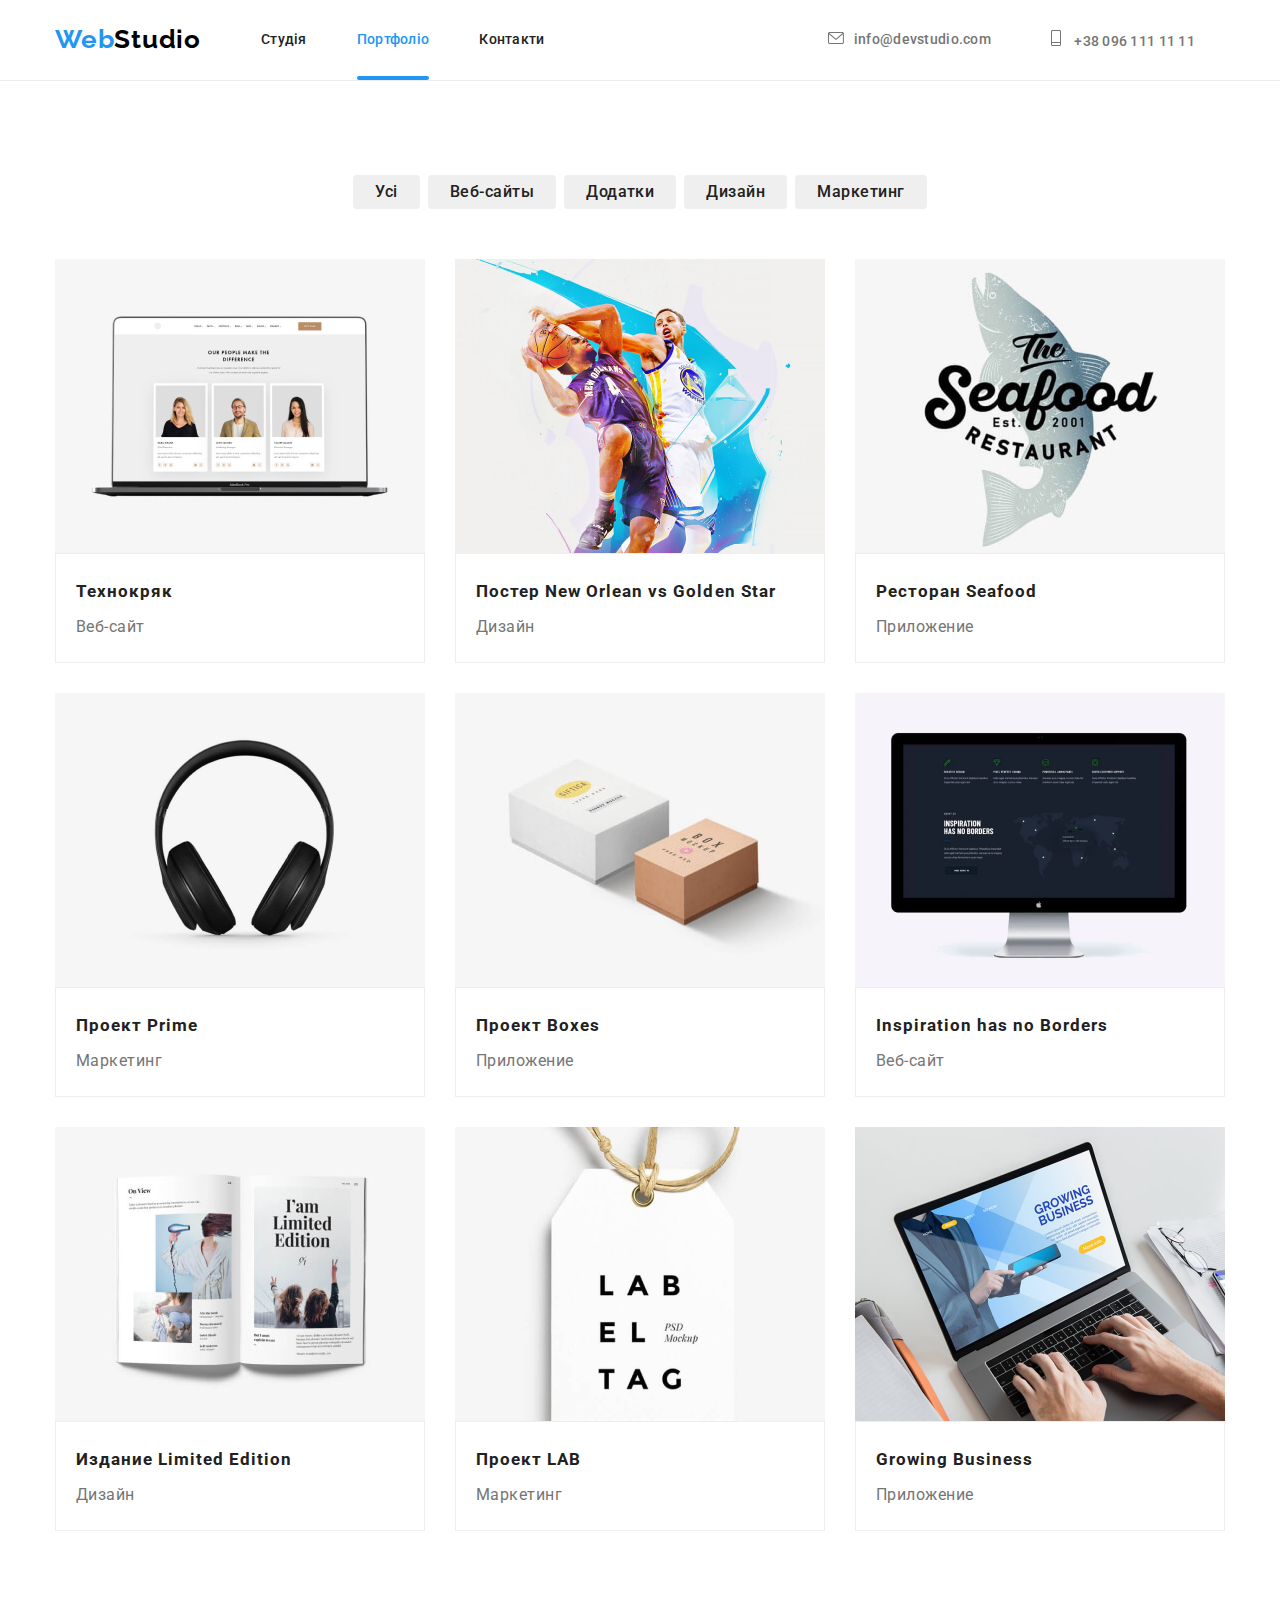
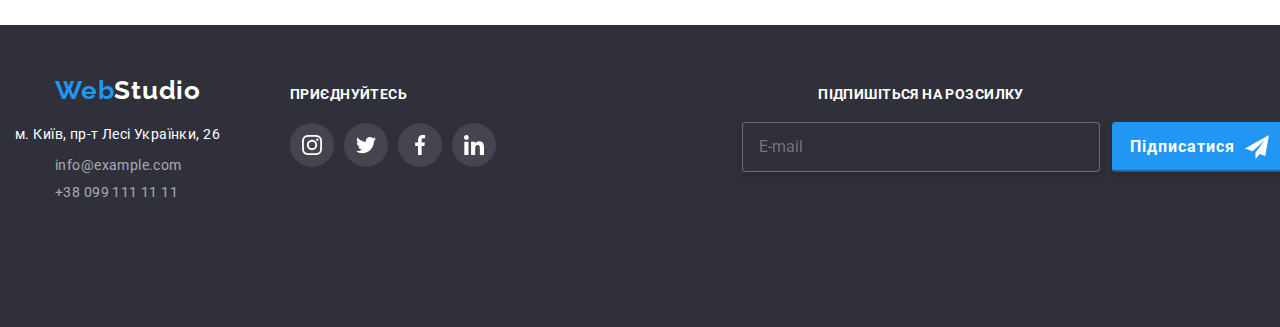
==== portfolio.html @ 6f97630d "Add files via upload" ====
<!DOCTYPE html>
<html lang="RU">
<head>
    <meta charset="UTF-8">
    <meta http-equiv="X-UA-Compatible" content="IE=edge">
    <meta name="viewport" content="width=device-width, initial-scale=1.0">
    <title>Document</title>
    <link rel="preconnect" href="https://fonts.googleapis.com">
    <link rel="preconnect" href="https://fonts.gstatic.com" crossorigin>
    <link href="https://fonts.googleapis.com/css2?family=Raleway:wght@700&family=Roboto:wght@400;500;700&display=swap" rel="stylesheet">
    <link rel="stylesheet" href="https://cdn.jsdelivr.net/npm/modern-normalize@1.1.0/modern-normalize.min.css">
    <link rel="stylesheet" href="./css/styles2.css"/>
    <link rel="stylesheet" href="./css/main.css"/>
</head>
<body>
<!--HEADER-->
    <header class="page-header">
   <div class="container page-header-container">
    <nav class="page-nav">
        <a href="#"  class="logotipe_title">
            <span class="logotipe-blue">Web</span><span class="logotip-black">Studio</span> 
        </a>
        <ul class="menu-ul-header">
            <li class="menu-item">
                <a class="menu-li" href="./index.html">Студія</a>
            </li>
            <li class="menu-item">
                <a class="menu-li current" href="#">Портфоліо</a>
            </li>
            <li class="menu-item">
                <a class="menu-li" href="#">Контакти</a>
            </li>
        </ul>
        </nav>
        <button  type="button" class="mobile-menu-open-p js-open-menu" >
            <svg class="mobile-menu-open_icon" width="30" height="30">
                <use href="./images/svg1-2-3/symbol-defs.svg#burger-icon"></use>
            </svg>
            </use>
           </button>
        <ul class="contact">
        <li class="contact_li">
            <a class="contact-maill"  href="mailto:info@devstudio.com">
                info@devstudio.com
                <div class="contact-maill-cont">
                    <svg class="contact-maill-svg" width="16px" height="12px">
                        <use href="./images/mail-tel/symbol-defs.svg#icon-mailll1"></use>
                    </svg>
    
                   </div>
            </a>
        </li>
        <li class="contact_li">
            <a class="contact-maill"  href="tel:+38096111111">
            
            <div class="contact-maill-cont">
                <svg class="contact-maill-svg" width="10px" height="16px">
                    <use href="./images/mail-tel/symbol-defs.svg#icon-telefo1"></use>
                </svg>
                +38 096 111 11 11
            </div>
        </a>
    </li>
        </ul> 
    </div>
    <div class="mobile-menu_portfolio js-menu-container">
        <div class="container mobile-menu_conteiner_portfolio">
            <button class="mobile-menu_close-btn js-close-menu" >
                <svg class="mobile-menu_close-icon" width="20" height="20">
                    <use href="./images/svg1-2-3/symbol-defs.svg#icon-cloes-modalsvg"></use>
                </svg>
            </button>
        <ul class="mobaile-porfolio">
            <li class="portfolio-menu">
                <a class="portfolio-menu_refernces" href="./index.html">Студія</a>
            </li>
            <li class="portfolio-menu">
                <a class="portfolio-menu_refernces current" href="./portfolio.html">Портфоліо</a>
            </li>
            <li class="portfolio-menu">
                <a class="portfolio-menu_refernces" href="#">Контакти</a>
            </li>
        </ul>
        <ul class="mobail-contact">
            <li class="mobaile-contact-phone">+38 096 111 11 11</li>
            <li class="mobaile-contact-maill">info@devstudio.com</li>
        </ul>

        <ul class="mobaile-social">
            <li class="mobaile-social_list">
                <a class="mobaile-social_references" href="#">
                    <div class="references-text">Instagram</div></a>
            </li>
            <li class="mobaile-social_list">
                <a class="mobaile-social_references" href="#">
                    <div class="references-text">Twitter</div></a>
            </li>
            <li class="mobaile-social_list">
                <a class="mobaile-social_references" href="#">
                    <div class="references-text">Facebook</div></a>
            </li>
            <li class="mobaile-social_list">
                <a class="mobaile-social_references" href="#">
                    <div class="references-text">LinkedIn</div></a>
            </li>
        </ul>
    </div>
    </header>
<!--HEADER-->
<!--HERO---->
    <main class="porfolio-page">
        <section class="section section-project">
            <div class="container">
            <h1 hidden>Кнопки</h1>
            <ul class="menu-but">
            <li class="button-item">
                <button class="button_li" type="button">Усі</button> 
            </li>
            <li class="button-item">
                <button class="button_li" type="button">Веб-сайты</button> 
            </li>
            <li class="button-item">
                <button class="button_li" type="button">Додатки</button> 
            </li>
            <li class="button-item">
                <button class="button_li" type="button">Дизайн</button> 
            </li>
            <li class="button-item">
                <button class="button_li" type="button">Маркетинг</button> 
            </li>
            </ul>
            </div>
                <h2 hidden>Картинки и опиание</h2>
                <ul class="container photo-top list">
                <li class="project-photo-top">
                     <a href="#" class="im-photo-text">

                     <div class="im-photo-text-div"> 
                       
                         <p class="photo-text">Ресурс пропонує комплексні пропозиції з різним рівнем функціоналу та сервісів. Все це дозволить відвідувачу отримати вичерпні відомості про компанію чи приватну особу.
                         </p>
                         <picture>
                         <source srcset="
                         ./images/portfolio/pipl/pipl-desc/img.jpg 1x,
                         ./images/portfolio/pipl/pipl-desc/img@2x.png 2x"
                        media="(min-width: 1199px)">
                         <source srcset="
                        ./images/portfolio/pipl/pipl-tablet/pipl-tablet (1).jpg 1x,
                        ./images/portfolio/pipl/pipl-tablet/pipl-tablet@x2.jpg 2x"
                        media="(min-width: 768px)">
                        <source srcset="
                         ./images/portfolio/pipl/pipl-mobale/img.jpg 1x,
                         ./images/portfolio/pipl/pipl-mobale/img@2x.png 2x"
                        media="(max-width: 767px)">
                         <img  class="imphoto" src="./images/portfolio/pipl.jpg" alt="">
                        </picture>
                        </div>
                    <div class="foto-div">
                    <h3 class="photo_h3">Технокряк</h3>
                    <p class="h3_p" lang="">Веб-сайт</p>
                    </div>
                   </a>
                    </a>
                </li>
                <li class="project-photo-top">
                    <a href="#" class="im-photo-text">

                    <div class="im-photo-text-div">
                   
                    <p class="photo-text">Ресурс пропонує комплексні пропозиції з різним рівнем функціоналу та сервісів. Все це дозволить відвідувачу отримати вичерпні відомості про компанію чи приватну особу.
                    </p> 
                    <picture>
                          <source srcset="
                        ./images/portfolio/bol/bol-desk/bod-desk.jpg 1x,
                        ./images/portfolio/bol/bol-desk/bol-desk-@2x.jpg 2x"
                        media="(min-width: 1199px)">
                           <source srcset="
                        ./images/portfolio/bol/bol-tablet/img.jpg 1x,
                        ./images/portfolio/bol/bol-tablet/img@2x.png 2x" 
                        media="(min-width: 768px)">
                        <source srcset="
                        ./images/portfolio/bol/bol-mobale/img.jpg 1x,
                        ./images/portfolio/bol/bol-mobale/img@2x.png 2x"
                        media="(max-width: 767px)">
                   <img class="imphoto" src="./images/portfolio/bol.jpg"   alt="">
                    </picture>
                    </div>
                   <div class="foto-div">
                   <h3 class="photo_h3">Постер <span lang="en">New Orlean vs Golden Star</span> </h3>
                   <p class="h3_p" lang="">Дизайн</p>
                   </div>
                   </a>
                </li>
                <li class="project-photo-top">
                    <a href="#" class="im-photo-text">
                    <div class="im-photo-text-div">
                        
                        <p class="photo-text">Ресурс пропонує комплексні пропозиції з різним рівнем функціоналу та сервісів. Все це дозволить відвідувачу отримати вичерпні відомості про компанію чи приватну особу.
                        </p> 
                        <picture>
                             <source srcset="
                            ./images/portfolio/fish/fish-desk/fish-desk.jpg 1x,
                            ./images/portfolio/fish/fish-desk/fish-desk-@2x.jpg 2x"
                            media="(min-width: 1199px)">
                             <source srcset="
                            ./images/portfolio/fish/fish-tablet/fish-tabl.jpg 1x,
                            ./images/portfolio/fish/fish-tablet/fish-tabl-@2x.jpg 2x"
                            media="(min-width: 768px)">
                            <source srcset="
                            ./images/portfolio/fish/fish-mobale/fish-mob.jpg 1x,
                            ./images/portfolio/fish/fish-mobale/fish-mob-@2x.jpg 2x"
                            media="(max-width: 767px)">
                    <img class="imphoto" src="./images/portfolio/fish.jpg" alt="">
                       </picture> 
                       </div>
                    <div class="foto-div">
                    <h3 class="photo_h3">Ресторан <span lang="en">Seafood</span></h3>
                    <p class="h3_p" lang="">Приложение</p>
                    </div>
                   </a>
                </a>
                </li>
                <li class="project-photo-top"> 
                    <a href="#" class="im-photo-text">

                    <div class="im-photo-text-div">
                        
                        <p class="photo-text">Ресурс пропонує комплексні пропозиції з різним рівнем функціоналу та сервісів. Все це дозволить відвідувачу отримати вичерпні відомості про компанію чи приватну особу.
                        </p> 
                        <picture>
                             <source srcset="
                            ./images/portfolio/song/song-desk/img.jpg 1x,
                            ./images/portfolio/song/song-desk/img@2x.png 2x"
                            media="(min-width: 1199px)">
                           <source srcset="
                            ./images/portfolio/song/song-tablet/song-tablet (1).jpg 1x,
                            ./images/portfolio/song/song-tablet/song-tablet@x2.jpg 2x"
                            media="(min-width: 768px)"> 
                            <source srcset="
                            ./images/portfolio/song/song-mobale/song-mobale (1).jpg 1x,
                            ./images/portfolio/song/song-mobale/song-mobale@x2.jpg 2x"
                            media="(max-width: 767px)">
                    <img class="imphoto" src="./images/portfolio/song.jpg" alt="коробка на білому фоні">
                       </picture> 
                       </div>
                    <div class="foto-div">
                    <h3 class="photo_h3">Проект <span lang="en">Prime</span></h3>
                    <p class="h3_p" lang="">Маркетинг</p>
                    </div>
                   </a>
                </a>
                </li>
                <li class="project-photo-top">
                    <a href="#" class="im-photo-text">

                    <div class="im-photo-text-div">
                        
                        <p class="photo-text">Ресурс пропонує комплексні пропозиції з різним рівнем функціоналу та сервісів. Все це дозволить відвідувачу отримати вичерпні відомості про компанію чи приватну особу.
                        </p> 
                        <picture>
                            <source srcset="
                            ./images/portfolio/box/box-desk/box-desk.jpg 1x,
                            ./images/portfolio/box/box-desk/box-desk-@2x.jpg 2x"
                            media="(min-width: 1199px)"> 
                           <source srcset="
                            ./images/portfolio/box/box-tablet/img.jpg 1x,
                            ./images/portfolio/box/box-tablet/img@2x.png 2x"
                            media="(min-width: 768px)"> 
                            <source srcset="
                            ./images/portfolio/box/box-mobale/box-mob.jpg 1x,
                            ./images/portfolio/box/box-mobale/box-mob-@2x.jpg 2x"
                            media="(max-width: 767px)">
                    <img class="imphoto" src="./images/portfolio/box.jpg" alt="">
                       </picture>
                       </div>
                    <div class="foto-div">
                    <h3 class="photo_h3">Проект <span lang="en">Boxes</span></h3>
                    <p class="h3_p" lang="">Приложение</p>
                    </div>
                    </a>
                </a>
                </li>
                <li class="project-photo-top">
                    <a href="#" class="im-photo-text">

                    <div class="im-photo-text-div">
                        <p class="photo-text">Ресурс пропонує комплексні пропозиції з різним рівнем функціоналу та сервісів. Все це дозволить відвідувачу отримати вичерпні відомості про компанію чи приватну особу.
                        </p> 
                        <picture>
                             <source srcset="
                             ./images/portfolio/monitor/monitor-desk/monitor-desk (1).jpg 1x,
                             ./images/portfolio/monitor/monitor-desk/monitor-desk@x2.jpg 2x"
                            media="(min-width: 1199px)">
                              <source srcset="
                            ./images/portfolio/monitor/monitor-tablet/monitor-tablet (1).jpg 1x,
                            ./images/portfolio/monitor/monitor-tablet/monitor-tablet@x2.jpg 2x"
                            media="(min-width: 768px)">
                            <source srcset="
                            ./images/portfolio/monitor/monito-mobale/monitor-mobale (1).jpg 1x,
                            ./images/portfolio/monitor/monitor-mobale/monitor-mobale@x2.jpg 2x"
                            media="(max-width: 767px)">
            
                    <img class="imphoto" src="./images/portfolio/monitor.jpg" alt="">
                       </picture>
                       </div>
                     <div class="foto-div" >
                    <h3 class="photo_h3">Inspiration has no Borders</h3>
                     <p class="h3_p" lang="">Веб-сайт</p>
                    </div>
                    </a>
                </a>
                </li>

                <li class="==-">
                    <a href="#" class="im-photo-text">
                 <div class="im-photo-text-div">
                    
                        <p class="photo-text">Ресурс пропонує комплексні пропозиції з різним рівнем функціоналу та сервісів. Все це дозволить відвідувачу отримати вичерпні відомості про компанію чи приватну особу.
                        </p> 
                        <picture>
                            <source srcset="
                            ./images/portfolio/book/book-desk/book-desk.jpg 1x,
                            ./images/portfolio/book/book-desk/book-desk-@2x.jpg 2x"
                            media="(min-width: 1199px)">
                            <source srcset="
                            ./images/portfolio/book/book-tablet/img.jpg 1x,
                            ./images/portfolio/book/book-tablet/img@2x.png 2x"
                            media="(min-width: 768px)">
                            <source srcset="
                            ./images/portfolio/book/book-mobale/book-mob.jpg 1x,
                            ./images/portfolio/book/book-mobale/book-mob-@2x.jpg 2x"
                            media="(max-width: 768px)">
                    <img class="imphoto" src="./images/portfolio/book.jpg" alt="">
                       </picture> 
                       </div>
                    <div class="foto-div" >
                    <h3 class="photo_h3">Издание Limited Edition</h3>
                    <p class="h3_p" lang="">Дизайн</p>
                    </div>
                    </a>
                </li>
                <li class="project-photo-top">
                        <a href="" class="im-photo-text">
                        <div class="im-photo-text-div">
                         
                        <p class="photo-text">Ресурс пропонує комплексні пропозиції з різним рівнем функціоналу та сервісів. Все це дозволить відвідувачу отримати вичерпні відомості про компанію чи приватну особу.
                        </p> 
                        <picture>
                        <source srcset="
                       ./images/portfolio/magazin/magazin-desk/img.jpg 1x,
                       ./images/portfolio/magazin/magazin-desk/img@2x.jpg 2x"
                        media="(min-width: 1199px)">
                        <source srcset="
                        ./images/portfolio/magazin/magazin-tablet/img.jpg 1x,
                        ./images/portfolio/magazin/magazin-tablet/img@2x.png 2x"
                        media="(min-width: 768px)"> 
                        <source srcset="
                        ./images/portfolio/magazin/magazin-mobale/img.jpg 1x,
                        ./images/portfolio/magazin/magazin-mobale/img@2x.png 2x"
                        media="(max-width: 767px)">
                       
                    <img class="imphoto" src="./images/portfolio/magazin.jpg" alt="">
                     </picture>
                     </div>
                    <div class="foto-div"> 
                    <h3 class="photo_h3">Проект LAB</h3>
                    <p class="h3_p" lang="">Маркетинг</p>
                    </div>
                    </a>
                </a>
                </li>
                <li class="project-photo-top">
                    <a href="" class="im-photo-text">

                    <div class="im-photo-text-div">
                    
                        <p class="photo-text">Ресурс пропонує комплексні пропозиції з різним рівнем функціоналу та сервісів. Все це дозволить відвідувачу отримати вичерпні відомості про компанію чи приватну особу.
                        </p>
                        <picture>
                            <source srcset="
                            ./images/portfolio/nout/nout-desk/nout-desk (1).jpg 1x,
                            ./images/portfolio/nout/nout-desk/nout-desk@x2.jpg 2x"
                            media="(min-width: 1199px)">
                             <source srcset="
                            ./images/portfolio/nout/nout-tablet/nout-tablet (1).jpg 1x,
                            ./images/portfolio/nout/nout-tablet/nout-tablet@x2.jpg 2x"
                            media="(min-width: 768px)">
                            <source srcset="
                            ./images/portfolio/nout/nout-mobale/nout-mobale (1).jpg 1x,
                            ./images/portfolio/nout/nout-mobale/nout-mobale@x2.jpg 2x"
                            media="(max-width: 767px)">
                           
                    <img class="imphoto" src="./images/portfolio/nout.jpg" alt="">
                       </picture> 
                       </div>
                    <div class="foto-div">
                    <h3 class="photo_h3"><span lang="en">Growing Business</span></h3>
                    <p class="h3_p" lang="">Приложение</p>
                    </div>
                    </a>
                </a>
                </li>
               </ul>
        </section>
    </main>
<!--HERO---->
<!--FOOTER-->
<footer class="footer">
    <div class="container logotipe_end">
        <div class="logotipe_div_2"
    <a class="logo-footer"  href="#">
        <span class="logotipe_blu">Web</span><span class="logotipe_white">Studio</span> 
    </a>
    <address>
            <p class="adres_footer" href="">м. Київ, пр-т Лесі Українки, 26</p>
    <ul class="list">
        <li class="list_li_footer">
            <a class="adres_footer_cont" href="mailto:info@example.com">info@example.com </a>
    </li>
        <li class="list_li_footer">
            <a class="adres_footer_cont" href="tel:+380991111111">+38 099 111 11 11</a>
    </li>
    </ul>
</address>
</div>
<div class="social-network">
    <div class="soc-foot-h3-div-2">
     <h3 class="soc-foot-h3">приєднуйтесь</h3>
   </div> 
   <div class="ссс">
    <ul class="social-list-footer">
       
        <li class="social-list-items">
            <a href="" class="social-link-footer">
                <svg class="soc-icon-footer" width="20" height="20">
                    <use href="./images/svg1-2-3/symbol-defs.svg#icon-instagram-2"></use>
                </svg>
            </a>
        </li>
        <li class="social-list-items">
            <a href="" class="social-link-footer">
                <svg class="soc-icon-footer" width="20" height="20">
                    <use href="./images/svg1-2-3/symbol-defs.svg#icon-twitter-1"></use>
                </svg>
            </a>
        </li>
        <li class="social-list-items">
            <a href="" class="social-link-footer">
                <svg class="soc-icon-footer" width="20" height="20">
                    <use href="./images/svg1-2-3/symbol-defs.svg#icon-facebook-1"></use>
                </svg>
            </a>
        </li>
    
    <li class="social-list-items">
        <a href="" class="social-link-footer">
            <svg class="soc-icon-footer" width="20" height="20">
                <use href="./images/svg1-2-3/symbol-defs.svg#icon-linkedin-1"></use>
            </svg>
        </a>
    </li>
  </ul>
 </div>
    </div>
   <div class="form-footer-div-1">
    <form class="form-footer">
        <div class="label-div-footer">
        <p class="label-span-footer">Підпишіться на розсилку</p>

        <input 
          type="text"
          name="user_maill"
          pattern="^([a-z0-9_-]+\.)*[a-z0-9_-]+@[a-z0-9_-]+(\.[a-z0-9_-]+)*\.[a-z]{2,6}$"
          class="label-input-footer"
          placeholder="E-mail"
          required

        />
       </div>
       <div class="button-div-podpis">
       <button type="submit" class="button-podpis">
        <p class="podpis"> Підписатися</p>
        <svg class="button-svg-podpis">
            <use href="./images/footer-podpis-svg/symbol-defs.svg#icon-tellegram"></use>
        </svg>
       </button>
       </div>
    </form>
</div>
    </div>

</footer>
<script src="./js/mobile-menu.js"></script>
</body>
</html>
<!--FOOTER-->
---- css/styles2.css ----
/* ul, 
ol {
    list-style: none;
} */

a {
    text-decoration: none;
}

.container {
    width: 1200px;
    margin-left: auto;
    margin-right: auto;
    padding-left: 15px;
    padding-right: 15px;
}
:root {
    --font-family-main: 'Roboto', sans-serif;
    --font-family-logo: 'Raleway', sans-serif;
    --knob-color: #2196F3;
    --text-color: #212121;;
    --whitey-color: #FFFFFF;
    --mail-color:  #757575; 
}
h1, h2, h3, p {
    margin: 0;
    padding-left: 0;
}
ul, ol {
    margin: 0;
    padding-left: 0;
}

.list {
    list-style: none;
}
li {
    list-style-type:none
}
.rif {
    font-style: normal;
}

/*--HEADER--*/

.page-header {
    border-bottom: #ECECEC 1px solid;
}

.page-header-container {
    display: flex;
    align-items: center;
    justify-content: space-between;
}

.page-nav {
    display: flex;
    align-items: center;
}
.contact {
    display: flex;
    align-items: center;
}

.contact-items :not(:last-child) {
    margin-right: 50px;
}

.contact-items {
    display: flex;
    flex-direction: row-reverse;
    font-family: var(--primary-font);
    font-style: normal;
    font-weight: 500;
    font-size: 14px;
    line-height: 1.14;
    letter-spacing: 0.02em;
    color: #757575;
    margin-right: 50px;
}

.menu-li {
    display: flex;
    align-items: center;
}
.menu-link:hover,
.menu-link:focus {
    color: var(--accent-color) 
}
.log {
    margin-right: 71px;
}

.logotipe {
    font-family: 'Raleway';
    font-weight: 700;
    font-size: 26px;
    line-height: 1.2; 
    letter-spacing: 0.03em;
    color:var(--knob-color)
}

.logotip {
    font-family: 'Raleway';
    font-weight: 700;
    font-size: 26px;
    line-height: 1.2; 
    letter-spacing: 0.03em;
    
    color: black;
}

.menu-item:not(:last-child) {
    margin-right: 50px;

}

.menu-li-1 {
    display: flex;
    align-items: center;
}


.menu-li {
    font-family: 'Roboto', sans-serif;
font-weight: 500;
font-size: 14px;
padding-top: 32px;
padding: 32px 0;
line-height: 1.14;
letter-spacing: 0.02em;
margin-left: auto;

color:var(--text-color); 
transition:  transform 250ms cubic-bezier(0.4, 0, 0.2, 1);
position: relative;
display: block;
cursor: pointer;

}
.menu-li:hover,
.menu-li:focus {
    color: var(--knob-color);
}
.contact-phoun-number {
    display: flex;
    flex-direction: row-reverse;
    font-family: var(--primary-font);
    font-style: normal;
    font-weight: 500;
    font-size: 14px;
    line-height: 1.14;
    letter-spacing: 0.02em;
    color: #757575;

}
 .menu-link-list {
    font-family: 'Roboto', sans-serif;
    font-weight: 500;
    font-size: 14px;
    line-height: 1.14px;
    letter-spacing: 0.02em;
    color:#757575;
}

.contact-maill { 
    display: flex;
    flex-direction: row-reverse;
    font-family: var(--primary-font);
    font-style: normal;
    font-weight: 500;
    font-size: 14px;
    line-height: 1.14;
    letter-spacing: 0.02em;
    color: #757575;
}
.contact-phoun-number {
    display: flex;
    flex-direction: row-reverse;
    font-family: var(--primary-font);
    font-style: normal;
    font-weight: 500;
    font-size: 14px;
    line-height: 1.14;
    letter-spacing: 0.02em;
    color: #757575;

}

.contact-maill-cont {
    justify-content: center;
    text-align: center;
}

.contact-maill
.contact-maill-svg {
    margin-right: 10px;
    fill: currentColor;
}
.contact-m {
    margin-right: 30px;
}

.contact-maill:hover,
.contact-maill:focus {
    color: #2196F3;
}


.current::after {
    content: '';
    background-color: var(--text-color);
    transition:  var(--transition-knob-color);
}

.menu-li.current::after{
    position: absolute;
    display: block;
    bottom: 0px;
    height: 4px;
    width: 100%;
    background-color: var(--knob-color);
    border-radius: 2px;
    
    
}

.current {
    color:var(--knob-color)
}

.menu-li:hover::after {
    background-color:var(--text-color);
}
/*--/======================HEADER--*/

/*============HERO==========================*/
.photo-top {
   display: flex;
   flex-wrap: wrap;
   margin-top: 50px;
   gap: 30px;
   background: #FFFFFF;
   
}
.section-project{
    padding-top: 94px;
    padding-bottom: 94px;
}

.foto-div {
    padding: 20px;
    background: #FFFFFF;
    border: 1px solid #EEEEEE;

}

.menu-but {
    display: flex;
    align-items: center;
    justify-content: center;
    flex-wrap: wrap;
    gap: 8px;
    margin-bottom: 34;
}

.but {
    font-family: 'Roboto';
    font-style: normal;
    font-weight: 500;
    font-size: 16px;
    line-height: 26px;
    /* identical to box height, or 162% */
    
    text-align: center;
    letter-spacing: 0.03em;
    
    color: var(--text-color);
    padding-top: 6px;
    padding-bottom: 6px;
    padding-left: 22px;
    padding-right: 22px;
    line-height: 1.37;
    transition: 250ms cubic-bezier(0.4, 0, 0.2, 1);
    border: 0;
    border-radius: 4px;
}
.but:hover,
.but:focus {
    background-color: var(--knob-color);
    color: var(--whitey-color);
    box-shadow: 0px 3px 1px rgba(77, 138, 228, 0.1), 0px 1px 2px rgba(0, 0, 0, 0.08), 0px 2px 2px rgba(0, 0, 0, 0.12);
    box-shadow: 250ms cubic-bezier(0.4, 0, 0.2, 1);
   
}
.proekt {
    font-family: 'Roboto',sans-serif;
    font-weight: 700;
    font-size: 18px;
    line-height: 2;
    /* identical to box height, or 200% */
    
    letter-spacing: 0.06em;
    color: var(--text-color);

}
.proek {
    font-family: 'Roboto',sans-serif;
font-weight: 400;
font-size: 16px;
line-height: 1.87;
/* identical to box height, or 188% */

letter-spacing: 0.03em;

color: var(--mail-color);
display: block;
    max-width: 100%;
    height: auto;
    margin-top: 4px;
}

.contact {
    display: flex;
    flex-wrap: wrap;
    gap: 30px;
}

.project-photo-top:hover {
    box-shadow: 0px 1px 1px rgba(0, 0, 0, 0.12), 0px 4px 4px rgba(0, 0, 0, 0.06), 1px 4px 6px rgba(0, 0, 0, 0.16);
}

.imphoto{
    display: block;
    max-width: 100%;
    height: auto;
}

.im-photo-text-div {
    position: relative;
    overflow: hidden;
    
}
.im-photo-text {
    display: block;
    position: relative;
    overflow: hidden;
}
.photo-text {
font-family: 'Roboto';
font-style: normal;
font-weight: 400;
font-size: 18px;
line-height: 1.56;
width: 100%;
height: 100%;

transform: translate(0,100%);
transition: transform 250ms cubic-bezier(0.4, 0, 0.2, 1);
overflow: hidden;
position: absolute;
color: var(--whitey-color);
background:rgba(33, 150, 243, 0.9);
padding-left: 24px;
padding-right: 24px;
padding-top: 63px;

}
.im-photo-text:hover .photo-text,
.im-photo-text:focus .photo-text
 {
    transform: translate(0, 0);
}

.im-photo-text-bige {
    position: relative;
    overflow: hidden;
}
.im-photo-text-bige:hover .photo-text,
.im-photo-text-bige:focus .photo-text {
    transform: translate(0, 0);
}

/*============+HERO==========================*/
/*=================FOOTER====================*/
.footer {
    padding-top: 60px;
    padding-bottom: 60px;
    background: #2F303A;
    
}
.logogo {
    flex-shrink: 0;
}
.log {
    display: flex;
    align-items: baseline;
}
.log-item {
    margin-right: 70px;

}
.logo-footer {
    width: auto;
    font-weight: 700;
    font-size: 26px;
    line-height: 1.19;
    margin-bottom: 20px;
    text-decoration: none;
    display: block;
    margin-left: 20px;
}

.logotipe {
    font-family: 'Raleway', sans-serif;
    font-weight: 700;
    font-size: 26px;
    line-height: 1.19px; 
    letter-spacing: 0.03em;
    color:var(--knob-color);
}
.logotips {
    font-family: 'Raleway', sans-serif;
    font-weight: 700;
    font-size: 26px;
    line-height: 1.19px; 
    letter-spacing: 0.03em;
    color:rgb(255, 255, 246);
}

.cl1 {
    font-family: 'Roboto', sans-serif;
    font-style: normal;
    font-weight: 400;
    font-size: 14px;
    line-height: 1.71px;
    
    letter-spacing: 0.03em;
    
    color: #FFFFFF;
}

.cl {
    font-family: 'Roboto', sans-serif;
font-weight: 400;
font-size: 14px;
line-height: 1.71px;

letter-spacing: 0.03em;
color: rgba(255, 255, 255, 0.6);

}
.cl21 {
    margin-bottom: 9px;
}
.cl2{
    margin-bottom: 9px;
}
.cl13{
    margin-top: 20px;
    margin-bottom: 9px;
    font-family: var(--primary-font);
    font-size: 14px;
    line-height: 1.71;
    letter-spacing: 0.03em;
    color: #FFFFFF;
    font-style: normal; 
}

.nomer {
    font-style: normal;
}
.social-network {
    margin-left: 70px;
}
.soc-foot-h3 {
    margin-bottom: 20px;
    font-family: 'Roboto';
    font-style: normal;
    font-weight: 700;
    font-size: 14px;
    line-height: 1.14;
    letter-spacing: 0.03em;
    text-transform: uppercase;
    color: #FFFFFF;
}
.social-list-footer {
    display: flex;
    justify-content: center;
    gap: 10px;
    margin-top: 20px;
    
}


.social-list-item {
    height: 44px;
    width: 44px
}
.social-link-footer {
    color: #FFFFFF;
    background-color: rgba(255, 255, 255, 0.1);
    width: 44px;
    height: 44px;
    display: flex;
    border-radius: 50%;
    justify-content: center;
    align-items: center;
    transition: 250ms cubic-bezier(0.4, 0, 0.2, 1);
}

.social-link-footer :hover
.social-list-footer :focus {
    background-color: var(--accent-color);
}
.soc-icon-footer {
    fill: currentColor;
    width: 20px;
    height: 20px;
}

.social-link-footer:hover,
.social-link-footer:focus {
    background-color: #2196F3; 
}

.label-span-footer {
    font-family: 'Roboto', sans-serif;
font-style: normal;
font-weight: 700;
font-size: 14px;
line-height: 16px;
letter-spacing: 0.03em;
text-transform: uppercase;

color: #FFFFFF;
margin-bottom: 20px;

}

.form-footer  {
    display: flex;
    margin-left: 93px;
    -webkit-box-align: end;
    -ms-flex-align: end;
    align-items: flex-end;
}

.label-input-footer {
    width: 358px;
    height: 50px;
    border: 1px solid rgba(255, 255, 255, 0.3);
filter: drop-shadow(0px 4px 4px rgba(0, 0, 0, 0.15));
border-radius: 4px;
background-color: #2F303A;
color: #F5F4FA;
transition: 250ms cubic-bezier(0.4, 0, 0.2, 1);
padding-left: 16px;

}

.label-input-footer:focus {
    outline: none;
    border-color: var(--whitey-color);
}

.label-div-footer {
   margin-left: 93px; 
}

.button-div-podpis {
    margin-left: 12px;
}

.button-podpis {
width: 200px;
height: 50px;
cursor: pointer;

background: #2196F3;
box-shadow: 0px 4px 4px rgba(0, 0, 0, 0.15);
border-radius: 4px;
border-color: #2196F3;
display: inline-flex;
align-items: center;

}

.podpis {
    font-family: 'Roboto', sans-serif;
font-weight: 700;
font-size: 16px;
line-height: 1.87;

letter-spacing: 0.06em;

color:var(--whitey-color);
margin: 10px;

}

.button-svg-podpis {
    width: 24px;
    height: 24px;
    fill: var(--whitey-color);
}
    
/*=================FOOTER====================*/
---- css/main.css ----
@charset "UTF-8";
:root {
  --font-family-main: "Roboto", sans-serif;
  --font-family-logo: "Raleway", sans-serif;
  --knob-color: #2196F3;
  --text-color: #212121;
  --whitey-color: #FFFFFF;
  --mail-color: #757575;
}

a {
  text-decoration: none;
}

body {
  font-family: "Roboto", sans-serif;
}

h1, h2, h3, p {
  margin-top: 0;
  margin-bottom: 0;
  margin-left: 0;
}

ul, ol {
  margin-top: 0;
  margin-bottom: 0;
  padding-left: 0;
}

.list {
  list-style: none;
}

li {
  list-style-type: none;
}

.cl {
  font-style: normal;
}

img {
  max-width: 100%;
  display: block;
  height: auto;
}

button {
  cursor: pointer;
}

.container {
  width: 100%;
  padding-left: 15px;
  padding-right: 15px;
}

@media screen and (min-width: 480px) {
  .container {
    width: 450px;
    margin-left: auto;
    margin-right: auto;
  }
}
@media screen and (min-width: 768px) {
  .container {
    width: 768px;
  }
}
@media screen and (min-width: 1200px) {
  .container {
    width: 1200px;
  }
}
.section {
  padding-top: 94px;
  padding-bottom: 94px;
}

button {
  cursor: pointer;
}

.modal-btn {
  font-family: "Roboto", sans-serif;
  font-weight: 700;
  font-size: 16px;
  line-height: 1.87;
  letter-spacing: 0.06em;
  border-radius: 4px;
  box-shadow: 0px 4px 4px rgba(0, 0, 0, 0.15);
  background-color: #2196F3;
  color: var(--whitey-color);
  cursor: pointer;
  /*color:#FFFFFFF;*/
  width: 200px;
  height: 50px;
  border: 0;
  transition: 250ms cubic-bezier(0.4, 0, 0.2, 1);
}
.modal-btn:hover {
  background: #188CE8;
  box-shadow: 0px 4px 4px rgba(0, 0, 0, 0.15);
}

.button-div-podpis {
  margin-left: 12px;
}

.button-podpis {
  width: 200px;
  height: 50px;
  cursor: pointer;
  background: #2196F3;
  box-shadow: 0px 4px 4px rgba(0, 0, 0, 0.15);
  border-radius: 4px;
  border-color: #2196F3;
  display: inline-flex;
  align-items: center;
}

.podpis {
  font-family: "Roboto", sans-serif;
  font-weight: 700;
  font-size: 16px;
  line-height: 1.87;
  letter-spacing: 0.06em;
  color: var(--whitey-color);
  margin: 10px;
}

.button-svg-podpis {
  width: 24px;
  height: 24px;
  fill: var(--whitey-color);
}

.modall-btm-button {
  position: absolute;
  top: 8px;
  right: 8px;
  display: flex;
  justify-content: center;
  align-items: center;
  width: 30px;
  height: 30px;
  border-radius: 50%;
  background: #FFFFFF;
  border: 1px solid rgba(0, 0, 0, 0.1);
  padding: 0%;
}
.modall-btm-button:hover .modall-close-btn, .modall-btm-button:focus .modall-close-btn {
  fill: #2196F3;
  transition: 250ms cubic-bezier(0.4, 0, 0.2, 1);
}

.modall-btm-submit {
  width: 200px;
  height: 50px;
  background: #2196F3;
  border-radius: 4px;
  margin-top: 30px;
  border-color: var(--knob-color);
  margin: auto;
  display: block;
}
.modall-btm-submit:hover, .modall-btm-submit:focus {
  background: #188CE8;
  transition: 250ms cubic-bezier(0.4, 0, 0.2, 1);
}

.social-list {
  display: flex;
  justify-content: center;
  gap: 10px;
  margin-top: 16px;
}

.social-list-link {
  display: flex;
  justify-content: center;
  align-items: center;
  width: 44px;
  height: 44px;
  border-radius: 50%;
  background-color: #FFFFFF;
  transition: 250ms cubic-bezier(0.4, 0, 0.2, 1);
}
.social-list-link:hover .social-list-icon, .social-list-link:focus .social-list-icon {
  fill: var(--whitey-color);
}
.social-list-link:hover, .social-list-link:focus {
  background-color: #2196F3;
}

.social-list-icon {
  fill: #AFB1B8;
}

.social-list-footer {
  display: flex;
  justify-content: center;
  gap: 10px;
  margin-top: 20px;
}

.social-list-item {
  height: 44px;
  width: 44px;
}

.social-link-footer {
  color: #FFFFFF;
  background-color: rgba(255, 255, 255, 0.1);
  width: 44px;
  height: 44px;
  display: flex;
  border-radius: 50%;
  justify-content: center;
  align-items: center;
  transition: 250ms cubic-bezier(0.4, 0, 0.2, 1);
}
.social-link-footer:hover .social-link-footer:focus {
  background-color: var(--accent-color);
}
.social-link-footer:hover, .social-link-footer:focus {
  background-color: #2196F3;
}

.soc-icon-footer {
  fill: currentColor;
  width: 20px;
  height: 20px;
}

@media screen and (max-width: 768px) {
  .mobile-menu {
    position: absolute;
    width: 100%;
    height: 100%;
    z-index: 1000;
    top: 0;
    left: 0;
    background: white;
    box-shadow: 0px 4px 8px rgba(0, 0, 0, 0.04), 0px 2px 4px rgba(0, 0, 0, 0.08), 0px 1px 3px rgba(0, 0, 0, 0.16);
    opacity: 0;
    visibility: hidden;
    pointer-events: none;
    transition: 250ms cubic-bezier(0.4, 0, 0.2, 1);
  }
  .mobaile-menu_ul {
    padding-bottom: 40%;
  }
  .mobile-menu.is-open {
    opacity: 1;
    visibility: visible;
    pointer-events: auto;
  }
  .mobile-menu_conteiner {
    position: relative;
    padding-left: 40px;
    padding-top: 48px;
    padding-bottom: 48px;
  }
  .mobaile-menu_li {
    padding-bottom: 35px;
  }
  .mobaile-menu_a {
    font-family: "Roboto", sans-serif;
    font-weight: 500;
    font-size: 40px;
    line-height: 1.17;
    letter-spacing: 0.02em;
    color: #212121;
  }
  .mobaile-menu_a:hover, .mobaile-menu_a:focus {
    color: #2196F3;
  }
  .mobaile-menu_contact {
    padding-top: 100px;
  }
  .mobaile-menu_contact_number {
    font-family: "Roboto", sans-serif;
    font-weight: 500;
    font-size: 34px;
    line-height: 1.17;
    letter-spacing: 0.02em;
    color: #2196F3;
    padding-bottom: 32px;
  }
  .mobaile-menu_contact_maill {
    font-family: "Roboto", sans-serif;
    font-weight: 500;
    font-size: 24px;
    line-height: 1.16;
    letter-spacing: 0.02em;
    color: #757575;
    padding-bottom: 64px;
  }
  .mobaile-menu-social_li {
    display: inline-block;
    padding-right: 15px;
  }
  .mobaile-menu-social_li:not(:last-child) {
    margin-right: 10px;
    border-right: 1px solid rgba(33, 33, 33, 0.2);
    padding-right: 10px;
  }
  .mobaile-text {
    font-family: "Roboto", sans-serif;
    font-size: 18px;
    line-height: 22px;
    letter-spacing: 0.02em;
    color: #2196F3;
  }
}
@media screen and (min-width: 768px) {
  .mobile-menu {
    display: none;
  }
}
@media screen and (max-width: 767px) {
  .menu_ul {
    display: none;
  }
  .contact_1 {
    display: none;
  }
}
.mobile-menu_close-btn {
  position: absolute;
  top: 10px;
  right: 15px;
  background-color: white;
  border: none;
  padding: 0;
  line-height: 0;
}

.mobile-menu_close-icon:hover, .mobile-menu_close-icon:focus {
  fill: #2196F3;
  transition: 250ms cubic-bezier(0.4, 0, 0.2, 1);
}

@media screen and (min-width: 768px) {
  .mobile-menu-open {
    display: none;
  }
}
.page_header-container {
  display: flex;
  align-items: center;
  justify-content: space-between;
}

.mobile-menu-open {
  background-color: white;
  border: none;
}

.page_header {
  border-width: 0 0 1rem 0;
  border: #ececec;
}

.page_header {
  display: flex;
  align-items: center;
  justify-content: space-between;
}

.nav {
  display: flex;
  align-items: center;
}

.contact {
  display: flex;
  align-items: center;
}

.contact-items :not(:last-child) {
  margin-right: 50px;
}

.contact-items {
  display: flex;
  flex-direction: row-reverse;
  font-family: var(--primary-font);
  font-style: normal;
  font-weight: 500;
  font-size: 14px;
  line-height: 1.14;
  letter-spacing: 0.02em;
  color: #757575;
  margin-right: 50px;
}

.menu_ul {
  display: flex;
  align-items: center;
}

.menu-link:hover,
.menu-link:focus {
  color: var(--accent-color);
}

.logotipe_blue {
  font-family: "Raleway";
  font-weight: 700;
  font-size: 26px;
  line-height: 1.2;
  letter-spacing: 0.03em;
  color: var(--knob-color);
}

.logotip_black {
  font-family: "Raleway";
  font-weight: 700;
  font-size: 26px;
  line-height: 1.2;
  letter-spacing: 0.03em;
  color: black;
}

.menu_item:not(:last-child) {
  margin-right: 50px;
}

.menu-li {
  font-family: "Roboto", sans-serif;
  font-weight: 500;
  font-size: 14px;
  line-height: 1.14;
  letter-spacing: 0.02em;
  color: var(--text-color);
  transition: color 250ms cubic-bezier(0.4, 0, 0.2, 1);
  position: relative;
  display: block;
  cursor: pointer;
}
.menu-li:hover, .menu-li:focus {
  color: var(--knob-color);
}

.contact-phoun-number {
  display: flex;
  flex-direction: row-reverse;
  font-family: var(--primary-font);
  font-style: normal;
  font-weight: 500;
  font-size: 14px;
  line-height: 1.14;
  letter-spacing: 0.02em;
  color: #757575;
}

.menu-link-list {
  font-family: "Roboto", sans-serif;
  font-weight: 500;
  font-size: 14px;
  line-height: 1.14px;
  letter-spacing: 0.02em;
  color: #757575;
}

.contact_maill {
  display: flex;
  flex-direction: row-reverse;
  font-family: var(--primary-font);
  font-style: normal;
  font-weight: 500;
  font-size: 14px;
  line-height: 1.14;
  letter-spacing: 0.02em;
  color: #757575;
  transition: color 250ms cubic-bezier(0.4, 0, 0.2, 1);
}
.contact_maill:hover, .contact_maill:focus {
  color: #2196F3;
}

.contact-phoun-number {
  display: flex;
  flex-direction: row-reverse;
  font-family: var(--primary-font);
  font-style: normal;
  font-weight: 500;
  font-size: 14px;
  line-height: 1.14;
  letter-spacing: 0.02em;
  color: #757575;
}

.contact-maill-cont {
  justify-content: center;
  text-align: center;
}

.contact_maill,
.contact_maill_svg {
  margin-right: 10px;
  fill: currentColor;
}

.contact_1 {
  margin-right: 30px;
}

.contact_1 {
  margin-right: 30px;
}

.current::after {
  position: absolute;
  content: "";
  left: 0;
  bottom: 0;
  border-radius: 2px;
  width: 100%;
  height: 4px;
  background-color: var(--text-color);
  border-radius: 2px;
  transition: var(--transition-knob-color);
  bottom: -33px;
}

.menu-li.current::after {
  position: absolute;
  display: block;
  height: 4px;
  width: 100%;
  background-color: var(--knob-color);
  border-radius: 2px;
}
.menu-li.current::after:hover::after {
  background-color: var(--text-color);
}

.current {
  color: var(--knob-color);
}

.logotipe-title {
  margin-right: 71px;
}

@media screen and (max-width: 767px) {
  .page_title {
    font-weight: 900;
    font-size: 26px;
    line-height: 42px;
    text-align: center;
    letter-spacing: 0.06em;
    text-transform: uppercase;
    color: var(--whitey-color);
    margin-bottom: 30px;
  }
  .text {
    display: inline-block;
    justify-content: space-between;
    gap: 30px;
  }
  .text_li {
    width: 100%;
  }
  .satellite {
    height: 120px;
    background-color: #F5F4FA;
    border-radius: 4px;
    margin-bottom: 30px;
    justify-content: center;
    align-items: center;
    display: flex;
  }
  .li_h3 {
    text-align: center;
    font-family: "Roboto", sans-serif;
    font-weight: 700;
    font-size: 14px;
    line-height: 1.14;
    letter-spacing: 0.03em;
    text-transform: uppercase;
    color: var(--text-color);
    margin-bottom: 10px;
  }
  .h3_indent {
    font-family: "Roboto", sans-serif;
    font-weight: 400;
    font-size: 14px;
    line-height: 1.71;
    letter-spacing: 0.03em;
    color: var(--mail-color);
  }
  .photo_section {
    display: none;
  }
  .client-item {
    width: 170px;
    height: 92px;
  }
  .client-link {
    display: flex;
    justify-content: center;
    align-items: center;
    width: 170px;
    height: 92px;
    border: 1px solid #AFB1B8;
    border-radius: 4px;
    transition: 250ms cubic-bezier(0.4, 0, 0.2, 1);
  }
  .client-link:hover .client-icon, .client-link:focus .client-icon {
    fill: #2196F3;
  }
  .client-link:hover, .client-link:focus {
    border-color: #2196F3;
  }
}
@media screen and (min-width: 768px) {
  .page_title {
    font-family: "Roboto", sans-serif;
    font-weight: 900;
    font-size: 26px;
    line-height: 1.61;
    text-align: center;
    letter-spacing: 0.06em;
    text-transform: uppercase;
    color: var(--whitey-color);
    max-width: 696px;
    margin-left: auto;
    margin-right: auto;
    margin-bottom: 30px;
    width: 360px;
    height: 84px;
  }
  .text_li {
    width: 350px;
  }
  .text {
    display: flex;
    flex-wrap: wrap;
    justify-content: space-between;
    gap: 30px;
  }
  .satellite {
    width: 354px;
    height: 120px;
    background-color: #F5F4FA;
    border-radius: 4px;
    margin-bottom: 30px;
    justify-content: center;
    align-items: center;
    display: flex;
  }
  .h3_indent {
    font-family: "Roboto", sans-serif;
    font-weight: 400;
    font-size: 14px;
    line-height: 1.71;
    letter-spacing: 0.03em;
    color: var(--mail-color);
  }
  .photo_section {
    display: none;
  }
  .client-item {
    width: 226px;
    height: 92px;
  }
  .client-link {
    display: flex;
    justify-content: center;
    align-items: center;
    width: 226px;
    height: 92px;
    border: 1px solid #AFB1B8;
    border-radius: 4px;
    transition: 250ms cubic-bezier(0.4, 0, 0.2, 1);
  }
  .client-link:hover .client-icon, .client-link:focus .client-icon {
    fill: #2196F3;
  }
  .client-link:hover, .client-link:focus {
    border-color: #2196F3;
  }
}
@media screen and (min-width: 1200px) {
  .page_title {
    font-family: "Roboto", sans-serif;
    font-weight: 900;
    font-size: 44px;
    line-height: 1.36;
    text-align: center;
    letter-spacing: 0.06em;
    text-transform: uppercase;
    color: var(--whitey-color);
    margin-left: auto;
    margin-right: auto;
    width: 696px;
    height: 120px;
  }
  .text_li {
    width: 270px;
  }
  .text {
    display: flex;
    justify-content: space-between;
    gap: 30px;
  }
  .h3_indent {
    font-family: "Roboto", sans-serif;
    font-weight: 400;
    font-size: 14px;
    line-height: 1.71;
    letter-spacing: 0.03em;
    color: var(--mail-color);
  }
  .satellite {
    width: 270px;
    height: 120px;
    background-color: #F5F4FA;
    border-radius: 4px;
    margin-bottom: 30px;
    justify-content: center;
    align-items: center;
    display: flex;
  }
  .li_h3 {
    font-family: "Roboto", sans-serif;
    font-weight: 700;
    font-size: 14px;
    line-height: 1.14;
    letter-spacing: 0.03em;
    text-transform: uppercase;
    color: var(--text-color);
    margin-bottom: 10px;
  }
  .client-list {
    display: flex;
    justify-content: center;
    gap: 30px;
    margin-top: 50px;
  }
  .client-item {
    width: 170px;
    height: 92px;
  }
  .client-link {
    display: flex;
    justify-content: center;
    align-items: center;
    width: 170px;
    height: 92px;
    border: 1px solid #AFB1B8;
    border-radius: 4px;
    transition: 250ms cubic-bezier(0.4, 0, 0.2, 1);
  }
  .client-link:hover .client-icon, .client-link:focus .client-icon {
    fill: #2196F3;
  }
  .client-link:hover, .client-link:focus {
    border-color: #2196F3;
  }
}
.hero {
  padding-top: 200px;
  padding-bottom: 200px;
  background: #2F303A;
  text-align: center;
  background-image: linear-gradient(rgba(47, 48, 58, 0.4), rgba(47, 48, 58, 0.4)), url("../images/hero/title.jpg");
}
@media screen and (min-resolution: 2dppx), (min-resolution: 192dpi), (min-device-pixel-ratio: 2) {
  .hero {
    background-image: linear-gradient(rgba(47, 48, 58, 0.4), rgba(47, 48, 58, 0.4)), url("../images/hero/hero-mobale/Header img@2x.jpg");
  }
}

@media screen and (min-width: 768px) {
  .hero {
    background: rgba(47, 48, 58, 0.4);
    background-image: url("../images/hero/hero-tablet/Header img.jpg");
  }
}
@media screen and (min-width: 768px) and (min-device-pixel-ratio: 2), screen and (min-width: 768px) and (-webkit-min-device-pixel-ratio: 2), screen and (min-width: 768px) and (min-resolution: 192dpi), screen and (min-width: 768px) and (min-resolution: 2dppx) {
  .hero {
    background-image: linear-gradient(rgba(47, 48, 58, 0.4), rgba(47, 48, 58, 0.4)), url("../images/hero/hero-tablet/Header img@2x.jpg ");
  }
}
@media screen and (min-width: 1200px) {
  .hero {
    background: rgba(47, 48, 58, 0.4);
    background-image: linear-gradient(rgba(47, 48, 58, 0.4), rgba(47, 48, 58, 0.4)), url("../images/hero/hero-destop/Img.jpg");
  }
}
@media screen and (min-width: 1200px) and (min-device-pixel-ratio: 2), screen and (min-width: 1200px) and (-webkit-min-device-pixel-ratio: 2), screen and (min-width: 1200px) and (min-resolution: 192dpi), screen and (min-width: 1200px) and (min-resolution: 2dppx) {
  .hero {
    background-image: linear-gradient(rgba(47, 48, 58, 0.4), rgba(47, 48, 58, 0.4)), url("../images/hero/hero-destop/Img@2x.jpg");
  }
}
.client-title {
  font-family: "Roboto", sans-serif;
  font-style: normal;
  font-weight: 700;
  font-size: 36px;
  line-height: 1.16;
  text-align: center;
  letter-spacing: 0.03em;
  color: #212121;
  margin-bottom: 50px;
}

.client-list {
  display: flex;
  justify-content: center;
  gap: 30px;
  flex-wrap: wrap;
  flex-basis: 100%;
}

.text1 {
  padding-top: 94px;
}

.photo_section {
  padding-top: 94px;
  padding-bottom: 94px;
}

.li_h3 {
  font-family: "Roboto", sans-serif;
  font-weight: 700;
  font-size: 14px;
  line-height: 1.14;
  letter-spacing: 0.03em;
  text-transform: uppercase;
  color: var(--text-color);
  margin-bottom: 10px;
}

.work {
  font-family: "Roboto", sans-serif;
  font-weight: 700;
  font-size: 36px;
  line-height: 1.16;
  text-align: center;
  letter-spacing: 0.03em;
  color: var(--text-color);
  margin-bottom: 50px;
}

.work_photo {
  display: flex;
  justify-content: space-between;
}

.client-icon {
  width: 106px;
  height: 60px;
  fill: #AFB1B8;
  transition: 250ms cubic-bezier(0.4, 0, 0.2, 1);
}

.photo-div-p {
  position: relative;
}

.photo-p {
  position: absolute;
  display: flex;
  justify-content: center;
  align-items: center;
  font-size: 14px;
  width: 100%;
  height: 70px;
  bottom: 0;
  background: rgba(47, 48, 58, 0.8);
  font-weight: 700;
  line-height: 1.14;
  text-transform: uppercase;
  color: var(--whitey-color);
}

@media screen and (max-width: 767px) {
  .team {
    font-family: "Roboto", sans-serif;
    font-size: 28px;
    line-height: 1.16;
    text-align: center;
    letter-spacing: 0.03em;
    color: var(--text-color);
    margin-bottom: 50px;
  }
  .employes {
    display: flex;
    flex-wrap: wrap;
    justify-content: space-between;
  }
  .employes-card {
    background: #FFFFFF;
    box-shadow: 0px 1px 3px rgba(0, 0, 0, 0.12), 0px 1px 1px rgba(0, 0, 0, 0.14), 0px 2px 1px rgba(0, 0, 0, 0.2);
    border-radius: 0px 0px 4px 4px;
    margin-bottom: 30px;
  }
}
@media screen and (min-width: 768px) {
  .team {
    font-family: "Roboto", sans-serif;
    font-size: 36px;
    line-height: 1.16;
    text-align: center;
    letter-spacing: 0.03em;
    color: var(--text-color);
    margin-bottom: 50px;
  }
  .employes {
    justify-content: center;
    gap: 30px;
    display: flex;
    flex-wrap: wrap;
  }
  .employes-card {
    background: #FFFFFF;
    box-shadow: 0px 1px 3px rgba(0, 0, 0, 0.12), 0px 1px 1px rgba(0, 0, 0, 0.14), 0px 2px 1px rgba(0, 0, 0, 0.2);
    border-radius: 0px 0px 4px 4px;
  }
}
@media screen and (min-width: 1199px) {
  .team {
    font-family: "Roboto", sans-serif;
    font-size: 36px;
    line-height: 1.16;
    text-align: center;
    letter-spacing: 0.03em;
    color: var(--text-color);
    margin-bottom: 50px;
  }
  .employes {
    display: flex;
    flex-wrap: wrap;
  }
  .employes-card {
    background: #FFFFFF;
    box-shadow: 0px 1px 3px rgba(0, 0, 0, 0.12), 0px 1px 1px rgba(0, 0, 0, 0.14), 0px 2px 1px rgba(0, 0, 0, 0.2);
    border-radius: 0px 0px 4px 4px;
  }
}
.employes-section {
  padding-top: 94px;
  padding-bottom: 94px;
  background: #F5F4FA;
}

.name-position {
  padding-top: 30px;
  padding-bottom: 30px;
}

.suptitle {
  font-family: "Roboto", sans-serif;
  font-weight: 500;
  font-size: 16px;
  line-height: 1.18;
  text-align: center;
  letter-spacing: 0.03em;
  color: var(--text-color);
  margin: 10px;
}

.suptitles {
  font-family: "Roboto", sans-serif;
  font-size: 16px;
  line-height: 1.18;
  /* identical to box height */
  text-align: center;
  letter-spacing: 0.03em;
  color: var(--mail-color);
  margin-bottom: 16px;
}

.produkt {
  font-family: "Roboto", sans-serif;
  font-size: 16px;
  line-height: 1.19px;
  /* identical to box height */
  text-align: center;
  letter-spacing: 0.03em;
  color: var(--mail-color);
}

.olga {
  font-family: "Roboto", sans-serif;
  font-size: 16px;
  line-height: 1.19;
  /* identical to box height */
  text-align: center;
  letter-spacing: 0.03em;
  color: var(--knob-color);
}

.nik {
  font-family: "Roboto", sans-serif;
  font-size: 16px;
  line-height: 1.19;
  /* identical to box height */
  text-align: center;
  letter-spacing: 0.03em;
  color: var(--text-color);
}

.mih {
  font-family: "Roboto", sans-serif;
  font-size: 16px;
  line-height: 1.19;
  /* identical to box height */
  text-align: center;
  letter-spacing: 0.03em;
  color: var(--text-color);
}

@media screen and (max-width: 768px) {
  .footer_div_2 {
    text-align: center;
  }
  .ссс {
    margin-right: 137px;
  }
  .footer_div_2 {
    margin-left: 0px;
  }
  .contact-footer {
    margin-left: 0px;
  }
  .soc-foot-h3-div {
    margin-left: 20px;
  }
  .logotipe_blue_end {
    font-family: "Raleway", sans-serif;
    font-weight: 700;
    font-size: 24px;
    line-height: 1.16;
    letter-spacing: 0.03em;
    color: var(--knob-color);
    text-align: center;
  }
}
@media screen and (min-width: 768px) {
  .footer_div_2 {
    margin-left: 115px;
  }
  .social-network {
    margin-top: -115px;
    margin-left: 400px;
    margin-bottom: 100px;
  }
  .address {
    margin-left: 0px;
  }
  .contact-footer {
    margin-left: 0px;
  }
  .soc-foot-h3-div {
    margin-left: 110px;
  }
  .form-footer-div-1 {
    margin-right: 166px;
    margin-left: 166px;
  }
  .logotipe_blue_end {
    font-family: "Raleway", sans-serif;
    font-weight: 700;
    font-size: 24px;
    line-height: 1.16;
    letter-spacing: 0.03em;
    color: var(--knob-color);
    text-align: center;
  }
}
@media screen and (min-width: 1200px) {
  .logologo {
    margin-top: -20px;
  }
  .logotipe_blue_end {
    font-family: "Raleway", sans-serif;
    font-weight: 700;
    font-size: 26px;
    line-height: 1.19px;
    letter-spacing: 0.03em;
    color: var(--knob-color);
  }
  .logotip_blake_end {
    font-family: "Raleway", sans-serif;
    font-weight: 700;
    font-size: 26px;
    line-height: 1.19px;
    letter-spacing: 0.03em;
    color: rgb(255, 255, 246);
  }
  .footer_div_2 {
    margin-left: 20px;
    flex-shrink: 0;
  }
  .footer_div {
    display: flex;
    align-items: baseline;
    margin-right: 71px;
  }
  .log-item {
    margin-right: 70px;
  }
  .logo-footer {
    width: auto;
    font-weight: 700;
    font-size: 26px;
    line-height: 1.19;
    margin-bottom: 20px;
    text-decoration: none;
    display: block;
    margin-left: 20px;
  }
  .logotipe_blue_end {
    font-family: "Raleway", sans-serif;
    font-weight: 700;
    font-size: 26px;
    line-height: 1.19px;
    letter-spacing: 0.03em;
    color: var(--knob-color);
  }
  .logotip_blake_end {
    font-family: "Raleway", sans-serif;
    font-weight: 700;
    font-size: 26px;
    line-height: 1.19px;
    letter-spacing: 0.03em;
    color: rgb(255, 255, 246);
  }
  .cl1 {
    font-family: "Roboto", sans-serif;
    font-style: normal;
    font-weight: 400;
    font-size: 14px;
    line-height: 1.71px;
    letter-spacing: 0.03em;
    color: #FFFFFF;
  }
  .soc-foot-h3-div {
    margin-left: 0px;
  }
  .cl21 {
    margin-bottom: 9px;
  }
  .adres_list_end {
    margin-bottom: 9px;
  }
  .adres_footer {
    margin-top: 20px;
    margin-bottom: 9px;
    font-family: var(--primary-font);
    font-size: 14px;
    line-height: 1.71;
    letter-spacing: 0.03em;
    color: #FFFFFF;
    font-style: normal;
  }
  .contact-footer {
    margin-left: -40px;
  }
  .address {
    margin-bottom: 90px;
    margin-left: 6px;
  }
  .nomer {
    font-style: normal;
  }
  .social-network {
    margin-left: 70px;
  }
  .soc-foot-h3 {
    margin-bottom: 20px;
    font-family: "Roboto";
    font-style: normal;
    font-weight: 700;
    font-size: 14px;
    line-height: 1.14;
    letter-spacing: 0.03em;
    text-transform: uppercase;
    color: #FFFFFF;
  }
  .label-span-footer {
    font-family: "Roboto", sans-serif;
    font-style: normal;
    font-weight: 700;
    font-size: 14px;
    line-height: 16px;
    letter-spacing: 0.03em;
    text-transform: uppercase;
    color: #FFFFFF;
    margin-bottom: 20px;
  }
  .form-footer {
    display: flex;
    -webkit-box-align: end;
    -ms-flex-align: end;
    align-items: flex-end;
    margin-left: 73px;
  }
  .label-input-footer {
    width: 358px;
    height: 50px;
    border: 1px solid rgba(255, 255, 255, 0.3);
    filter: drop-shadow(0px 4px 4px rgba(0, 0, 0, 0.15));
    border-radius: 4px;
    background-color: #2F303A;
    color: #F5F4FA;
    transition: 250ms cubic-bezier(0.4, 0, 0.2, 1);
    padding-left: 16px;
  }
  .label-input-footer:focus {
    outline: none;
    border-color: var(--whitey-color);
  }
  .logotipe_blue_end {
    font-family: "Raleway", sans-serif;
    font-weight: 700;
    font-size: 24px;
    line-height: 1.16;
    letter-spacing: 0.03em;
    color: var(--knob-color);
    text-align: center;
    margin-left: -30px;
  }
}
.logotip_blake_end {
  font-family: "Raleway", sans-serif;
  font-weight: 700;
  font-size: 26px;
  line-height: 1.19px;
  letter-spacing: 0.03em;
  color: rgb(255, 255, 246);
  text-align: center;
}

.footer {
  padding-top: 60px;
  background: #2F303A;
}

.contact_end {
  font-family: "Roboto", sans-serif;
  font-weight: 400;
  font-size: 14px;
  line-height: 1.71px;
  letter-spacing: 0.03em;
  color: rgba(255, 255, 255, 0.6);
  font-style: normal;
  text-align: center;
}

@media screen and (max-width: 767px) {
  .modall-btm {
    width: 90%;
    position: absolute;
    top: 50%;
    left: 50%;
    transform: translate(-50%, -50%);
    padding: 40px;
    background-color: #FFFFFF;
  }
  .input-btm {
    width: 100%;
    height: 40px;
    left: 576px;
    top: 314px;
    border: 1px solid rgba(33, 33, 33, 0.2);
    border-radius: 4px;
    margin-bottom: 10px;
    padding-left: 42px;
    transition: border-color 250ms cubic-bezier(0.4, 0, 0.2, 1);
  }
  .input-btm:focus {
    outline: none;
    border-color: var(--knob-color);
  }
  .input-btm:focus + .modal-btm-spann {
    fill: var(--knob-color);
  }
  .text-modal-footer {
    font-family: "Roboto", sans-serif;
    font-weight: 400;
    font-size: 11px;
    line-height: 1.16;
    letter-spacing: 0.03em;
    color: #757575;
  }
  .bacdrop {
    position: fixed;
    z-index: 100;
    top: 0;
    left: 0;
    width: 100%;
    height: 100%;
    background: rgba(0, 0, 0, 0.2);
    transition: opacity 250ms cubic-bezier(0.4, 0, 0.2, 1), visibility 250ms cubic-bezier(0.4, 0, 0.2, 1);
  }
  .bacdrop.is-hidden {
    opacity: 0;
    visibility: hidden;
    pointer-events: none;
  }
}
@media screen and (min-width: 768px) {
  .modall-btm {
    position: absolute;
    top: 50%;
    left: 50%;
    transform: translate(-50%, -50%);
    padding: 40px;
    width: 450px;
    height: 609px;
    background-color: #FFFFFF;
  }
  .input-btm {
    width: 100%;
    height: 40px;
    left: 576px;
    top: 314px;
    border: 1px solid rgba(33, 33, 33, 0.2);
    border-radius: 4px;
    margin-bottom: 10px;
    padding-left: 42px;
    transition: border-color 250ms cubic-bezier(0.4, 0, 0.2, 1);
  }
  .input-btm:focus {
    outline: none;
    border-color: var(--knob-color);
  }
  .input-btm:focus + .modal-btm-spann {
    fill: var(--knob-color);
  }
  .text-modal-footer {
    font-family: "Roboto", sans-serif;
    font-weight: 400;
    font-size: 11px;
    line-height: 1.16;
    letter-spacing: 0.03em;
    color: #757575;
  }
  .bacdrop {
    position: fixed;
    z-index: 100;
    top: 0;
    left: 0;
    width: 100%;
    height: 100%;
    background: rgba(0, 0, 0, 0.2);
    transition: opacity 250ms cubic-bezier(0.4, 0, 0.2, 1), visibility 250ms cubic-bezier(0.4, 0, 0.2, 1);
  }
  .bacdrop.is-hidden {
    opacity: 0;
    visibility: hidden;
    pointer-events: none;
  }
}
@media screen and (min-width: 1200px) {
  .modall-btm {
    position: absolute;
    top: 50%;
    left: 50%;
    transform: translate(-50%, -30%);
    padding: 40px;
    width: 528px;
    height: 609px;
    background-color: #FFFFFF;
  }
  .input-btm {
    width: 100%;
    height: 40px;
    left: 576px;
    top: 314px;
    border: 1px solid rgba(33, 33, 33, 0.2);
    border-radius: 4px;
    margin-bottom: 10px;
    padding-left: 42px;
    transition: border-color 250ms cubic-bezier(0.4, 0, 0.2, 1);
  }
  .input-btm:focus {
    outline: none;
    border-color: var(--knob-color);
  }
  .input-btm:focus + .modal-btm-spann {
    fill: var(--knob-color);
  }
  .text-modal-footer {
    font-family: "Roboto", sans-serif;
    font-weight: 400;
    font-size: 14px;
    line-height: 2;
    letter-spacing: 0.03em;
    color: #757575;
  }
  .bacdrop {
    position: fixed;
    z-index: 100;
    top: 0;
    left: 0;
    width: 100%;
    height: 70%;
    background: rgba(0, 0, 0, 0.2);
    transition: opacity 250ms cubic-bezier(0.4, 0, 0.2, 1), visibility 250ms cubic-bezier(0.4, 0, 0.2, 1);
  }
  .bacdrop.is-hidden {
    opacity: 0;
    visibility: hidden;
    pointer-events: none;
  }
}
.modal-btm-form {
  margin-top: 12px;
}

.modal_btm_p {
  font-family: "Roboto", sans-serif;
  font-style: normal;
  font-weight: 700;
  font-size: 20px;
  line-height: 23px;
  text-align: center;
  letter-spacing: 0.03em;
  color: #212121;
}

.modal-name,
.modal-phone,
.modal-maill,
.modal-coment {
  display: flex;
  font-family: "Roboto", sans-serif;
  font-style: normal;
  font-size: 12px;
  line-height: 1.17;
  padding-bottom: 4px;
  letter-spacing: 0.01em;
  color: #757575;
}

.modal-btm-name,
.modal-btm-phone,
.modal-btm-maill,
.modal-btm-coment {
  margin-bottom: 10px;
}

.modal-btm-coment {
  width: 100%;
  height: 120px;
  padding: 12px;
  padding-left: 16px;
  padding-right: 16px;
  resize: none;
  transition: border-color 250ms cubic-bezier(0.4, 0, 0.2, 1);
  border: 1px solid rgba(33, 33, 33, 0.2);
  border-radius: 4px;
  font-size: 12px;
  line-height: 14px;
  letter-spacing: 0.01em;
  color: rgba(117, 117, 117, 0.5);
}
.modal-btm-coment:focus {
  outline: none;
  border-color: var(--knob-color);
}

.input-btm-s {
  width: 448px;
  height: 120px;
  left: 576px;
  top: 314px;
  border: 1px solid rgba(33, 33, 33, 0.2);
  border-radius: 4px;
}

.modal-icon-icon {
  color: #212121;
}

.zgoda {
  display: flex;
  justify-content: center;
  align-items: center;
}

.input-zgody {
  width: 1px;
  height: 1px;
  margin: -1px;
  border: 0;
  padding: 0;
  white-space: nowrap;
  clip-path: inset(100%);
  clip: rect(0 0 0 0);
  overflow: hidden;
  position: absolute;
}
.input-zgody:checked + .span-zgody {
  background-color: #2196F3;
  color: #F5F4FA;
  background-image: url(../images/modal-wind-ikon/symbol-defs.svg#icon-gal);
  background-position: center;
  background-size: contain;
  background-origin: border-box;
  padding-left: 1px;
}

.span-zgody {
  display: flex;
  width: 16px;
  height: 14px;
  border: 1px solid #212121;
  border-radius: 2px;
  margin-right: 7px;
  align-items: center;
}

.svg-zgody {
  fill: #FFFFFF;
}

.umowa {
  color: #188CE8;
  text-decoration: underline;
}

.modall-btm-b2-span {
  font-family: "Roboto";
  font-style: normal;
  font-weight: 700;
  font-size: 16px;
  line-height: 30px;
  /* identical to box height, or 188% */
  text-align: center;
  letter-spacing: 0.06em;
  color: #FFFFFF;
}

.input-zgody {
  width: 16px;
  height: 15px;
  margin-right: 7px;
}

.umowa-zgody {
  margin-top: 5px;
  margin-bottom: 30px;
}

.modal-btm-spann {
  display: block;
  width: 12px;
  height: 12px;
  color: #212121;
  position: absolute;
  top: 50%;
  left: 12px;
  transform: translate(0%, -90%);
  transition: 250ms cubic-bezier(0.4, 0, 0.2, 1);
}

.modal-btm-spann:focus {
  fill: var(--knob-color);
  transition: 250ms cubic-bezier(0.4, 0, 0.2, 1);
}

.modal-btm-div {
  position: relative;
}

:root {
  --font-family-main: "Roboto", sans-serif;
  --font-family-logo: "Raleway", sans-serif;
  --knob-color: #2196F3;
  --text-color: #212121;
  --whitey-color: #FFFFFF;
  --mail-color: #757575;
}

a {
  text-decoration: none;
}

h1, h2, h3, p {
  margin: 0;
  padding-left: 0;
}

ul, ol {
  margin: 0;
  padding-left: 0;
}

.list {
  list-style: none;
}

li {
  list-style-type: none;
}

.rif {
  font-style: normal;
}

.container {
  padding-left: 15px;
  padding-right: 15px;
}

@media screen and (min-width: 480px) {
  .container {
    width: 450px;
    margin-left: auto;
    margin-right: auto;
  }
}
@media screen and (min-width: 768px) {
  .container {
    width: 768px;
  }
}
@media screen and (min-width: 1200px) {
  .container {
    width: 1200px;
  }
}
.section {
  padding-top: 94px;
  padding-bottom: 94px;
}

@media screen and (max-width: 768px) {
  .menu_ul {
    display: none;
  }
  .contact {
    display: none;
    display: flex;
    align-items: center;
  }
}
@media screen and (max-width: 768px) {
  .menu-item {
    display: none;
  }
  .contact_li {
    display: none;
  }
  .mobile-menu_close-btn_portfolio {
    position: absolute;
    top: 10px;
    right: 15px;
    background-color: white;
    border: none;
    padding: 0;
    line-height: 0;
  }
}
.mobile-menu_close-portfolio_icon:hover, .mobile-menu_close-portfolio_icon:focus {
  fill: #2196F3;
  transition: 250ms cubic-bezier(0.4, 0, 0.2, 1);
}

.mobile-menu-open-p {
  background-color: white;
  border: none;
  padding: 0;
}

.mobile-menu-open-p.is-open {
  opacity: 1;
  transform: translateX(0);
}

.page-header {
  border-bottom: #ECECEC 1px solid;
}

.page-header-container {
  display: flex;
  align-items: center;
  justify-content: space-between;
}

.page-nav {
  display: flex;
  align-items: center;
}

.contact {
  display: none;
  align-items: center;
}

.contact-items :not(:last-child) {
  margin-right: 50px;
}

.contact-items {
  display: flex;
  flex-direction: row-reverse;
  font-family: var(--primary-font);
  font-style: normal;
  font-weight: 500;
  font-size: 14px;
  line-height: 1.14;
  letter-spacing: 0.02em;
  color: #757575;
  margin-right: 50px;
}

.menu-li {
  display: flex;
  align-items: center;
}

.menu-link:hover,
.menu-link:focus {
  color: var(--accent-color);
}

.logotipe-blue {
  font-family: "Raleway";
  font-weight: 700;
  font-size: 26px;
  line-height: 1.2;
  letter-spacing: 0.03em;
  color: var(--knob-color);
}

.logotip-black {
  font-family: "Raleway";
  font-weight: 700;
  font-size: 26px;
  line-height: 1.2;
  letter-spacing: 0.03em;
  color: black;
}

.menu-item:not(:last-child) {
  margin-right: 50px;
}

.menu-ul-header {
  display: flex;
  align-items: center;
  margin-left: 60px;
}

.menu-li {
  font-family: "Roboto", sans-serif;
  font-weight: 500;
  font-size: 14px;
  padding-top: 32px;
  padding: 32px 0;
  line-height: 1.14;
  letter-spacing: 0.02em;
  margin-left: auto;
  color: var(--text-color);
  transition: transform 250ms cubic-bezier(0.4, 0, 0.2, 1);
  position: relative;
  display: block;
  cursor: pointer;
}
.menu-li:hover, .menu-li:focus {
  color: var(--knob-color);
}

.contact-phoun-number {
  display: flex;
  flex-direction: row-reverse;
  font-family: var(--primary-font);
  font-style: normal;
  font-weight: 500;
  font-size: 14px;
  line-height: 1.14;
  letter-spacing: 0.02em;
  color: #757575;
}

.menu-link-list {
  font-family: "Roboto", sans-serif;
  font-weight: 500;
  font-size: 14px;
  line-height: 1.14px;
  letter-spacing: 0.02em;
  color: #757575;
}

.contact-maill {
  display: flex;
  flex-direction: row-reverse;
  font-family: var(--primary-font);
  font-style: normal;
  font-weight: 500;
  font-size: 14px;
  line-height: 1.14;
  letter-spacing: 0.02em;
  color: #757575;
}
.contact-maill:hover, .contact-maill:focus {
  color: #2196F3;
}

.contact-phoun-number {
  display: flex;
  flex-direction: row-reverse;
  font-family: var(--primary-font);
  font-style: normal;
  font-weight: 500;
  font-size: 14px;
  line-height: 1.14;
  letter-spacing: 0.02em;
  color: #757575;
}

.contact-maill-cont {
  justify-content: center;
  text-align: center;
}

.contact-maill .contact-maill-svg {
  margin-right: 10px;
  fill: currentColor;
}

.contact_li {
  margin-right: 30px;
}

.current::after {
  content: "";
  background-color: var(--text-color);
  transition: var(--transition-knob-color);
}

.menu-li.current::after {
  position: absolute;
  display: block;
  bottom: 0px;
  height: 4px;
  width: 100%;
  background-color: var(--knob-color);
  border-radius: 2px;
}
.menu-li.current::after:hover::after {
  background-color: var(--text-color);
}

.current {
  color: var(--knob-color);
}

@media screen and (max-width: 767px) {
  .photo-top {
    display: flex;
    flex-wrap: wrap;
    margin-top: 50px;
    gap: 30px;
    background: #FFFFFF;
  }
  .section-project {
    padding-top: 60px;
    padding-bottom: 60px;
  }
}
@media screen and (min-width: 768px) {
  .photo-top {
    display: flex;
    flex-wrap: wrap;
    margin-top: 50px;
    gap: 30px;
    background: #FFFFFF;
  }
  .contact {
    margin-left: 100px;
    display: flex;
    flex-wrap: wrap;
    gap: 10px;
  }
  .section-project {
    padding-top: 60px;
    padding-bottom: 60px;
  }
}
@media screen and (min-width: 1199px) {
  .photo-top {
    display: flex;
    flex-wrap: wrap;
    margin-top: 50px;
    gap: 30px;
    background: #FFFFFF;
  }
  .contact {
    display: flex;
    flex-wrap: wrap;
    gap: 30px;
  }
  .section-project {
    padding-top: 94px;
    padding-bottom: 94px;
  }
}
.foto-div {
  padding: 20px;
  background: #FFFFFF;
  border: 1px solid #EEEEEE;
}

.photo_h3 {
  font-family: "Roboto", sans-serif;
  font-weight: 700;
  font-size: 17px;
  line-height: 2;
  /* identical to box height, or 200% */
  letter-spacing: 0.06em;
  color: var(--text-color);
}

.h3_p {
  font-family: "Roboto", sans-serif;
  font-weight: 400;
  font-size: 16px;
  line-height: 1.87;
  /* identical to box height, or 188% */
  letter-spacing: 0.03em;
  color: var(--mail-color);
  display: block;
  max-width: 100%;
  height: auto;
  margin-top: 4px;
}

.project-photo-top:hover {
  box-shadow: 0px 1px 1px rgba(0, 0, 0, 0.12), 0px 4px 4px rgba(0, 0, 0, 0.06), 1px 4px 6px rgba(0, 0, 0, 0.16);
}

.imphoto {
  display: block;
  max-width: 100%;
  height: auto;
}

.im-photo-text-div {
  position: relative;
  overflow: hidden;
}

.im-photo-text {
  display: block;
  position: relative;
  overflow: hidden;
}
.im-photo-text:hover .photo-text, .im-photo-text:focus .photo-text {
  transform: translate(0, 0);
}

.photo-text {
  font-family: "Roboto";
  font-style: normal;
  font-weight: 400;
  font-size: 18px;
  line-height: 1.56;
  width: 100%;
  height: 100%;
  transform: translate(0, 100%);
  transition: transform 250ms cubic-bezier(0.4, 0, 0.2, 1);
  overflow: hidden;
  position: absolute;
  color: var(--whitey-color);
  background: rgba(33, 150, 243, 0.9);
  padding-left: 24px;
  padding-right: 24px;
  padding-top: 63px;
}

.im-photo-text-bige {
  position: relative;
  overflow: hidden;
}
.im-photo-text-bige:hover .photo-text, .im-photo-text-bige:focus .photo-text {
  transform: translate(0, 0);
}

@media screen and (max-width: 768px) {
  .adres_footer {
    margin-top: 20px;
    margin-bottom: 8px;
    font-family: var(--primary-font);
    font-size: 14px;
    line-height: 1.71;
    letter-spacing: 0.03em;
    color: #FFFFFF;
    font-style: normal;
    text-align: center;
  }
  .social-network {
    margin-top: 60px;
    margin-left: 120px;
  }
  .form-footer-div-1 {
    vertical-align: auto;
    padding-bottom: 40px;
  }
  .form-footer {
    -webkit-box-align: end;
    -ms-flex-align: end;
    align-items: flex-end;
  }
  .logotipe_div_2 {
    text-align: center;
    flex-shrink: 0;
  }
  .soc-foot-h3 {
    margin-right: 200px;
    margin-bottom: 20px;
    font-family: "Roboto";
    font-style: normal;
    font-weight: 700;
    font-size: 14px;
    line-height: 1.14;
    letter-spacing: 0.03em;
    text-transform: uppercase;
    color: #FFFFFF;
  }
  .logotipe_end {
    align-items: baseline;
  }
  .list_li_footer {
    margin-bottom: 8px;
  }
  .form-footer {
    -webkit-box-align: end;
    -ms-flex-align: end;
    align-items: flex-end;
  }
  .soc-foot-h3-div-2 {
    margin-left: 20px;
  }
  .label-div-footer {
    padding-top: 30px;
  }
  .label-span-footer {
    font-family: "Roboto", sans-serif;
    font-weight: 700;
    font-size: 14px;
    line-height: 16px;
    text-align: center;
    letter-spacing: 0.03em;
    text-transform: uppercase;
    color: #FFFFFF;
  }
  .label-input-footer {
    width: 100%;
    height: 50px;
    border: 1px solid rgba(255, 255, 255, 0.3);
    filter: drop-shadow(0px 4px 4px rgba(0, 0, 0, 0.15));
    border-radius: 4px;
    background-color: #2F303A;
    color: #F5F4FA;
    transition: 250ms cubic-bezier(0.4, 0, 0.2, 1);
    padding-left: 16px;
  }
  .label-input-footer:focus {
    outline: none;
    border-color: var(--whitey-color);
  }
  .label-span-footer {
    font-family: "Roboto", sans-serif;
    font-style: normal;
    font-weight: 700;
    font-size: 14px;
    line-height: 16px;
    letter-spacing: 0.03em;
    text-transform: uppercase;
    color: #FFFFFF;
    margin-bottom: 20px;
  }
}
@media screen and (min-width: 768px) {
  .adres_footer {
    margin-left: -40px;
    margin-top: 20px;
    margin-bottom: 9px;
    font-family: var(--primary-font);
    font-size: 14px;
    line-height: 1.71;
    letter-spacing: 0.03em;
    color: #FFFFFF;
    font-style: normal;
  }
  .logotipe_div_2 {
    margin-left: 115px;
    flex-shrink: 0;
  }
  .soc-foot-h3 {
    margin-bottom: 20px;
    font-family: "Roboto";
    font-style: normal;
    font-weight: 700;
    font-size: 14px;
    line-height: 1.14;
    letter-spacing: 0.03em;
    text-transform: uppercase;
    color: #FFFFFF;
  }
  .logotipe_end {
    align-items: baseline;
  }
  .list_li_footer {
    margin-bottom: 9px;
  }
  .form-footer {
    -webkit-box-align: end;
    -ms-flex-align: end;
    padding-bottom: 40px;
  }
  .label-span-footer {
    font-family: "Roboto", sans-serif;
    font-style: normal;
    font-weight: 700;
    font-size: 14px;
    line-height: 16px;
    letter-spacing: 0.03em;
    text-transform: uppercase;
    color: #FFFFFF;
    margin-bottom: 20px;
    text-align: center;
  }
  .label-input-footer {
    width: 100%;
    height: 50px;
    border: 1px solid rgba(255, 255, 255, 0.3);
    filter: drop-shadow(0px 4px 4px rgba(0, 0, 0, 0.15));
    border-radius: 4px;
    background-color: #2F303A;
    color: #F5F4FA;
    transition: 250ms cubic-bezier(0.4, 0, 0.2, 1);
    padding-left: 16px;
  }
  .label-input-footer:focus {
    outline: none;
    border-color: var(--whitey-color);
  }
  .soc-foot-h3-div-2 {
    margin-left: 110px;
  }
}
@media screen and (min-width: 1199px) {
  .adres_footer {
    margin-top: 20px;
    margin-bottom: 9px;
    font-family: var(--primary-font);
    font-size: 14px;
    line-height: 1.71;
    letter-spacing: 0.03em;
    color: #FFFFFF;
    font-style: normal;
  }
  .social-network {
    margin-left: 70px;
  }
  .form-footer {
    display: flex;
    -webkit-box-align: end;
    -ms-flex-align: end;
    align-items: flex-end;
  }
  .logotipe_div_2 {
    flex-shrink: 0;
  }
  .soc-foot-h3 {
    margin-left: 0px;
    margin-bottom: 20px;
    font-family: "Roboto";
    font-style: normal;
    font-weight: 700;
    font-size: 14px;
    line-height: 1.14;
    letter-spacing: 0.03em;
    text-transform: uppercase;
    color: #FFFFFF;
  }
  .logotipe_div_2 {
    margin-left: 0px;
  }
  .logotipe_end {
    display: flex;
    align-items: baseline;
  }
  .list_li_footer {
    margin-bottom: 9px;
  }
  .form-footer-div-1 {
    margin-top: none;
    margin-left: 80px;
  }
  .form-footer {
    display: flex;
    -webkit-box-align: end;
    -ms-flex-align: end;
    align-items: flex-end;
  }
  .label-span-footer {
    font-family: "Roboto", sans-serif;
    font-style: normal;
    font-weight: 700;
    font-size: 14px;
    line-height: 16px;
    letter-spacing: 0.03em;
    text-transform: uppercase;
    color: #FFFFFF;
    margin-bottom: 20px;
  }
  .label-input-footer {
    width: 358px;
    height: 50px;
    border: 1px solid rgba(255, 255, 255, 0.3);
    filter: drop-shadow(0px 4px 4px rgba(0, 0, 0, 0.15));
    border-radius: 4px;
    background-color: #2F303A;
    color: #F5F4FA;
    transition: 250ms cubic-bezier(0.4, 0, 0.2, 1);
    padding-left: 16px;
  }
  .label-input-footer:focus {
    outline: none;
    border-color: var(--whitey-color);
  }
  .soc-foot-h3-div-2 {
    margin-left: 0px;
  }
}
.footer {
  padding-top: 60px;
  background: #2F303A;
}

.log-item {
  margin-right: 70px;
}

.logotipe_blu {
  font-family: "Raleway", sans-serif;
  font-weight: 700;
  font-size: 26px;
  line-height: 1.19px;
  letter-spacing: 0.03em;
  color: var(--knob-color);
}

.logotipe_white {
  font-family: "Raleway", sans-serif;
  font-weight: 700;
  font-size: 26px;
  line-height: 1.19px;
  letter-spacing: 0.03em;
  color: rgb(255, 255, 246);
}

.cl1 {
  font-family: "Roboto", sans-serif;
  font-style: normal;
  font-weight: 400;
  font-size: 14px;
  line-height: 1.71px;
  letter-spacing: 0.03em;
  color: #FFFFFF;
}

.adres_footer_cont {
  font-family: "Roboto", sans-serif;
  font-weight: 400;
  font-size: 14px;
  line-height: 1.71px;
  letter-spacing: 0.03em;
  color: rgba(255, 255, 255, 0.6);
  font-style: normal;
}

.cl21 {
  margin-bottom: 9px;
}

.nomer {
  font-style: normal;
}

.social-list-footer {
  display: flex;
  justify-content: center;
  gap: 10px;
  margin-top: 20px;
}

.social-list-item {
  height: 44px;
  width: 44px;
}

.social-link-footer {
  color: #FFFFFF;
  background-color: rgba(255, 255, 255, 0.1);
  width: 44px;
  height: 44px;
  display: flex;
  border-radius: 50%;
  justify-content: center;
  align-items: center;
  transition: 250ms cubic-bezier(0.4, 0, 0.2, 1);
}
.social-link-footer:hover .social-link-footer:focus {
  background-color: var(--accent-color);
}
.social-link-footer:hover, .social-link-footer:focus {
  background-color: #2196F3;
}

.soc-icon-footer {
  fill: currentColor;
  width: 20px;
  height: 20px;
}

@media screen and (max-width: 768px) {
  .menu-but {
    display: flex;
    align-items: center;
    flex-wrap: wrap;
    gap: 8px;
    margin-bottom: 34;
  }
  .button-div-podpis {
    margin-top: 20px;
    margin-left: 85px;
  }
}
@media screen and (min-width: 768px) {
  .menu-but {
    display: flex;
    align-items: center;
    justify-content: center;
    flex-wrap: wrap;
    gap: 8px;
    margin-bottom: 34;
  }
  .button-div-podpis {
    margin-top: 20px;
    margin-left: 100px;
  }
}
@media screen and (min-width: 1200px) {
  .menu-but {
    display: flex;
    align-items: center;
    justify-content: center;
    flex-wrap: wrap;
    gap: 8px;
    margin-bottom: 34;
  }
  .button-div-podpis {
    margin-left: 12px;
  }
}
.button_li {
  font-family: "Roboto";
  font-style: normal;
  font-weight: 500;
  font-size: 16px;
  line-height: 26px;
  /* identical to box height, or 162% */
  text-align: center;
  letter-spacing: 0.03em;
  color: var(--text-color);
  padding-top: 6px;
  padding-bottom: 6px;
  padding-left: 22px;
  padding-right: 22px;
  line-height: 1.37;
  transition: 250ms cubic-bezier(0.4, 0, 0.2, 1);
  border: 0;
  border-radius: 4px;
}
.button_li:hover, .button_li:focus {
  background-color: var(--knob-color);
  color: var(--whitey-color);
  box-shadow: 0px 3px 1px rgba(77, 138, 228, 0.1), 0px 1px 2px rgba(0, 0, 0, 0.08), 0px 2px 2px rgba(0, 0, 0, 0.12);
  box-shadow: 250ms cubic-bezier(0.4, 0, 0.2, 1);
}

.button-podpis {
  width: 200px;
  height: 50px;
  cursor: pointer;
  background: #2196F3;
  box-shadow: 0px 4px 4px rgba(0, 0, 0, 0.15);
  border-radius: 4px;
  border-color: #2196F3;
  display: inline-flex;
  align-items: center;
}

.podpis {
  font-family: "Roboto", sans-serif;
  font-weight: 700;
  font-size: 16px;
  line-height: 1.87;
  letter-spacing: 0.06em;
  color: var(--whitey-color);
  margin: 10px;
}

.button-svg-podpis {
  width: 24px;
  height: 24px;
  fill: var(--whitey-color);
}

.social-list-footer {
  display: flex;
  justify-content: center;
  gap: 10px;
  margin-top: 20px;
}

.social-list-item {
  height: 44px;
  width: 44px;
}

.social-link-footer {
  color: #FFFFFF;
  background-color: rgba(255, 255, 255, 0.1);
  width: 44px;
  height: 44px;
  display: flex;
  border-radius: 50%;
  justify-content: center;
  align-items: center;
  transition: 250ms cubic-bezier(0.4, 0, 0.2, 1);
}
.social-link-footer:hover .social-link-footer:focus {
  background-color: var(--accent-color);
}
.social-link-footer:hover, .social-link-footer:focus {
  background-color: #2196F3;
}

.soc-icon-footer {
  fill: currentColor;
  width: 20px;
  height: 20px;
}

@media screen and (max-width: 768px) {
  .mobile-menu_portfolio {
    position: absolute;
    width: 100%;
    height: 100vh;
    z-index: 1000;
    top: 0;
    left: 0;
    background: white;
    box-shadow: 0px 4px 8px rgba(0, 0, 0, 0.04), 0px 2px 4px rgba(0, 0, 0, 0.08), 0px 1px 3px rgba(0, 0, 0, 0.16);
    transform: translate(100%);
    transition: 250ms cubic-bezier(0.4, 0, 0.2, 1);
  }
  .mobile-menu_portfolio.is-open {
    transform: translate(0);
  }
  .mobile-menu_conteiner_portfolio {
    position: relative;
    padding-left: 40px;
    padding-top: 48px;
    padding-bottom: 48px;
  }
  .mobaile-porfolio {
    padding-bottom: 40%;
  }
  .portfolio-menu {
    padding-bottom: 35px;
  }
  .portfolio-menu_refernces {
    font-family: "Roboto", sans-serif;
    font-weight: 500;
    font-size: 40px;
    line-height: 47px;
    letter-spacing: 0.02em;
    color: #212121;
  }
  .portfolio-menu_refernces:hover, .portfolio-menu_refernces:focus {
    color: #2196F3;
  }
  .mobaile-contact {
    padding-bottom: 64px;
  }
  .mobaile-contact-phone {
    font-family: "Roboto", sans-serif;
    font-weight: 500;
    font-size: 34px;
    line-height: 1.17;
    letter-spacing: 0.02em;
    color: #2196F3;
  }
  .mobaile-contact-maill {
    font-family: "Roboto";
    font-weight: 500;
    font-size: 24px;
    line-height: 1.16;
    letter-spacing: 0.02em;
    padding-top: 32px;
    color: #757575;
    padding-bottom: 64px;
  }
  .mobaile-social_list {
    display: inline-block;
    padding-right: 15px;
  }
  .mobaile-social_list:not(:last-child) {
    margin-right: 10px;
    border-right: 1px solid rgba(33, 33, 33, 0.2);
    padding-right: 10px;
  }
  .references-text {
    font-family: "Roboto", sans-serif;
    font-weight: 500;
    font-size: 18px;
    line-height: 1.2;
    letter-spacing: 0.02em;
    color: #2196F3;
  }
}
@media screen and (min-width: 768px) {
  .mobile-menu_portfolio {
    display: none;
  }
  .mobile-menu-open-p {
    display: none;
  }
}/*# sourceMappingURL=main.css.map */
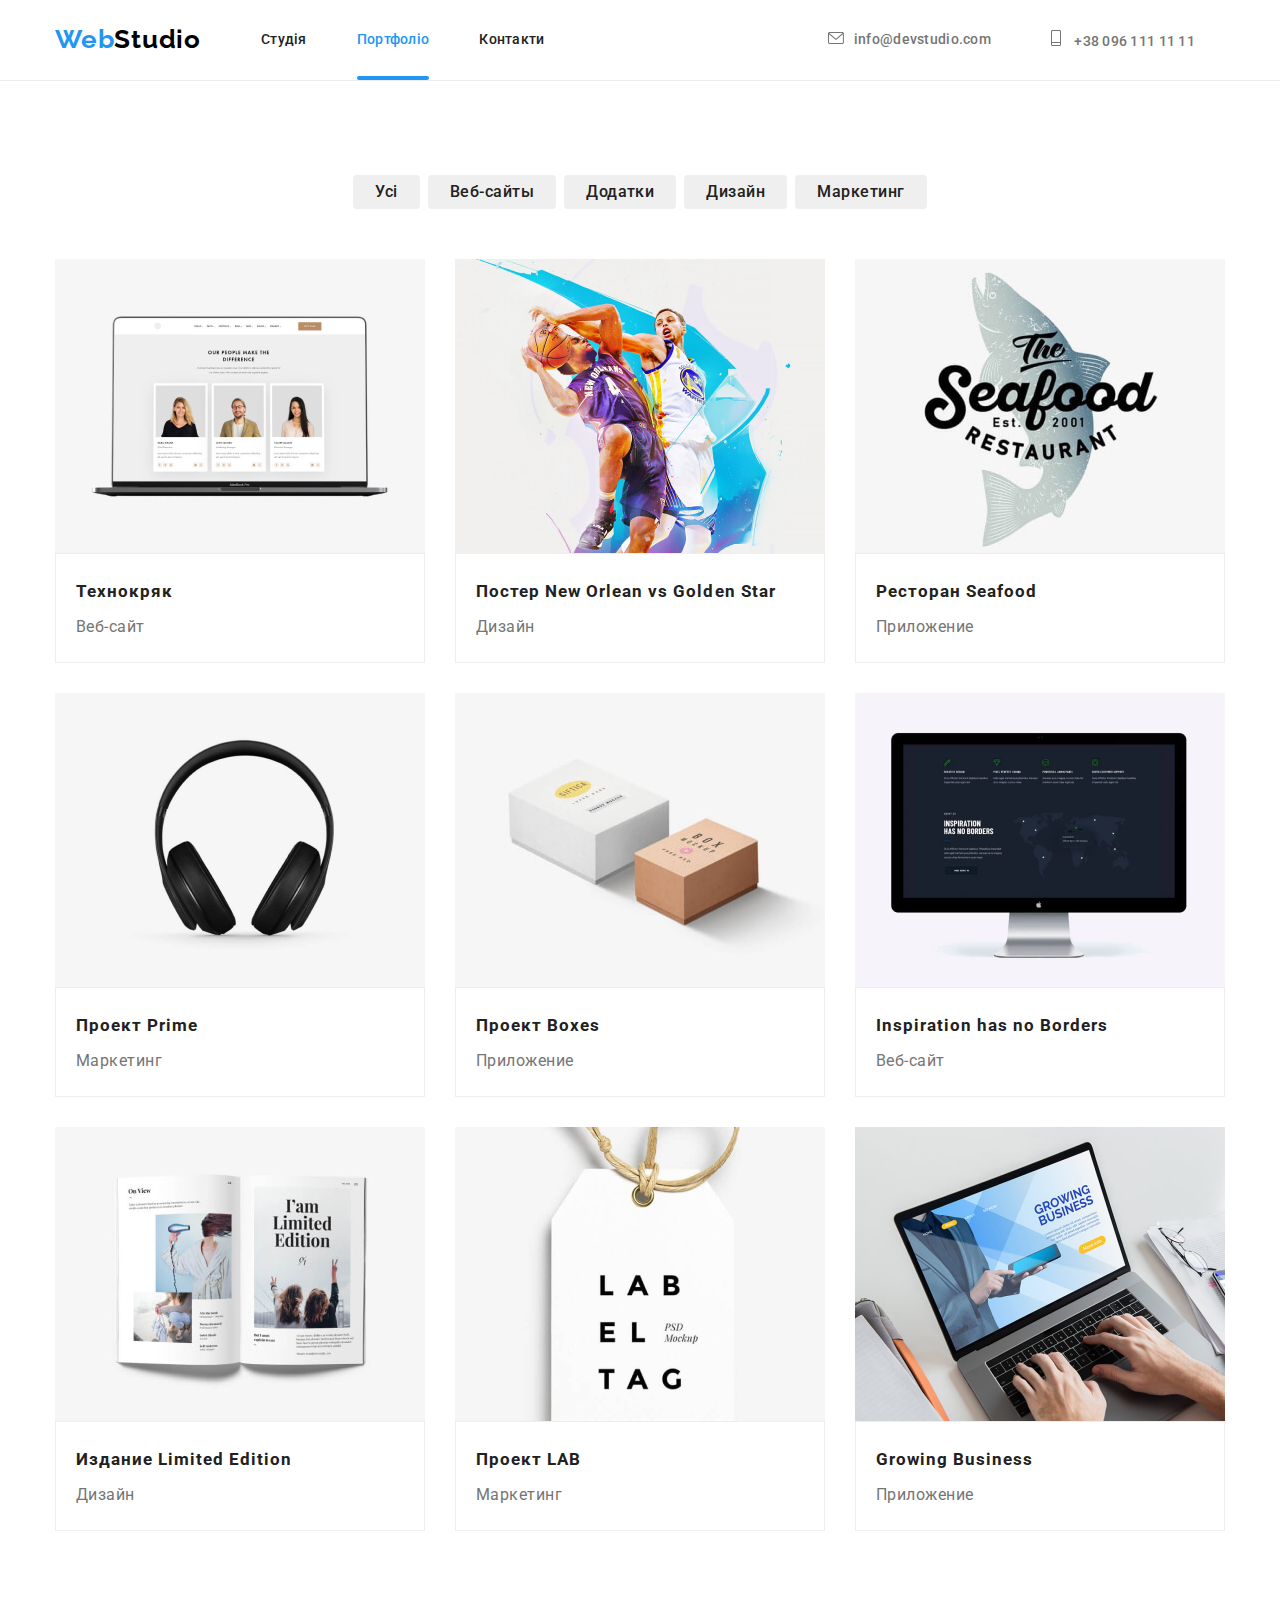
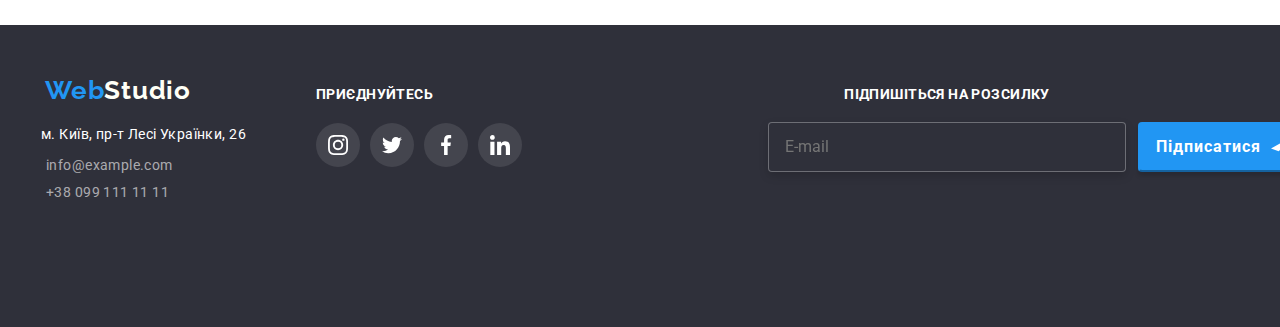
==== commit c8251069: "Add files via upload" ====
--- a/portfolio.html
+++ b/portfolio.html
@@ -152,7 +152,7 @@
                          ./images/portfolio/pipl/pipl-mobale/img.jpg 1x,
                          ./images/portfolio/pipl/pipl-mobale/img@2x.png 2x"
                         media="(max-width: 767px)">
-                         <img  class="imphoto" src="./images/portfolio/pipl.jpg" alt="">
+                         <img  class="imphoto" src="./images/portfolio/pipl.jpg" alt="ноутбук з відкритим сайтом">
                         </picture>
                         </div>
                     <div class="foto-div">
@@ -182,7 +182,7 @@
                         ./images/portfolio/bol/bol-mobale/img.jpg 1x,
                         ./images/portfolio/bol/bol-mobale/img@2x.png 2x"
                         media="(max-width: 767px)">
-                   <img class="imphoto" src="./images/portfolio/bol.jpg"   alt="">
+                   <img class="imphoto" src="./images/portfolio/bol.jpg"   alt="баскетбольна команда">
                     </picture>
                     </div>
                    <div class="foto-div">
@@ -210,7 +210,7 @@
                             ./images/portfolio/fish/fish-mobale/fish-mob.jpg 1x,
                             ./images/portfolio/fish/fish-mobale/fish-mob-@2x.jpg 2x"
                             media="(max-width: 767px)">
-                    <img class="imphoto" src="./images/portfolio/fish.jpg" alt="">
+                    <img class="imphoto" src="./images/portfolio/fish.jpg" alt="емблема ресторану акула ">
                        </picture> 
                        </div>
                     <div class="foto-div">
@@ -240,7 +240,7 @@
                             ./images/portfolio/song/song-mobale/song-mobale (1).jpg 1x,
                             ./images/portfolio/song/song-mobale/song-mobale@x2.jpg 2x"
                             media="(max-width: 767px)">
-                    <img class="imphoto" src="./images/portfolio/song.jpg" alt="коробка на білому фоні">
+                    <img class="imphoto" src="./images/portfolio/song.jpg" alt="великі навушники">
                        </picture> 
                        </div>
                     <div class="foto-div">
@@ -270,7 +270,7 @@
                             ./images/portfolio/box/box-mobale/box-mob.jpg 1x,
                             ./images/portfolio/box/box-mobale/box-mob-@2x.jpg 2x"
                             media="(max-width: 767px)">
-                    <img class="imphoto" src="./images/portfolio/box.jpg" alt="">
+                    <img class="imphoto" src="./images/portfolio/box.jpg" alt="кобобки">
                        </picture>
                        </div>
                     <div class="foto-div">
@@ -300,7 +300,7 @@
                             ./images/portfolio/monitor/monitor-mobale/monitor-mobale@x2.jpg 2x"
                             media="(max-width: 767px)">
             
-                    <img class="imphoto" src="./images/portfolio/monitor.jpg" alt="">
+                    <img class="imphoto" src="./images/portfolio/monitor.jpg" alt="монітор">
                        </picture>
                        </div>
                      <div class="foto-div" >
@@ -330,7 +330,7 @@
                             ./images/portfolio/book/book-mobale/book-mob.jpg 1x,
                             ./images/portfolio/book/book-mobale/book-mob-@2x.jpg 2x"
                             media="(max-width: 768px)">
-                    <img class="imphoto" src="./images/portfolio/book.jpg" alt="">
+                    <img class="imphoto" src="./images/portfolio/book.jpg" alt="книга">
                        </picture> 
                        </div>
                     <div class="foto-div" >
@@ -359,7 +359,7 @@
                         ./images/portfolio/magazin/magazin-mobale/img@2x.png 2x"
                         media="(max-width: 767px)">
                        
-                    <img class="imphoto" src="./images/portfolio/magazin.jpg" alt="">
+                    <img class="imphoto" src="./images/portfolio/magazin.jpg" alt="ярлик для одежі">
                      </picture>
                      </div>
                     <div class="foto-div"> 
@@ -390,7 +390,7 @@
                             ./images/portfolio/nout/nout-mobale/nout-mobale@x2.jpg 2x"
                             media="(max-width: 767px)">
                            
-                    <img class="imphoto" src="./images/portfolio/nout.jpg" alt="">
+                    <img class="imphoto" src="./images/portfolio/nout.jpg" alt="людина працює за ноутбуком">
                        </picture> 
                        </div>
                     <div class="foto-div">
@@ -411,7 +411,7 @@
     <a class="logo-footer"  href="#">
         <span class="logotipe_blu">Web</span><span class="logotipe_white">Studio</span> 
     </a>
-    <address>
+    <address class="adress">
             <p class="adres_footer" href="">м. Київ, пр-т Лесі Українки, 26</p>
     <ul class="list">
         <li class="list_li_footer">
--- a/css/main.css
+++ b/css/main.css
@@ -565,6 +565,7 @@
   }
   .text_li {
     width: 100%;
+    margin-bottom: 30px;
   }
   .satellite {
     height: 120px;
@@ -765,37 +766,49 @@
   }
 }
 .hero {
-  padding-top: 200px;
-  padding-bottom: 200px;
+  padding-top: 118px;
+  padding-bottom: 118px;
   background: #2F303A;
   text-align: center;
   background-image: linear-gradient(rgba(47, 48, 58, 0.4), rgba(47, 48, 58, 0.4)), url("../images/hero/title.jpg");
 }
 @media screen and (min-resolution: 2dppx), (min-resolution: 192dpi), (min-device-pixel-ratio: 2) {
   .hero {
+    padding-top: 118px;
+    padding-bottom: 118px;
     background-image: linear-gradient(rgba(47, 48, 58, 0.4), rgba(47, 48, 58, 0.4)), url("../images/hero/hero-mobale/Header img@2x.jpg");
   }
 }
 
 @media screen and (min-width: 768px) {
   .hero {
+    background-repeat: no-repeat;
+    padding-top: 118px;
+    padding-bottom: 118px;
     background: rgba(47, 48, 58, 0.4);
     background-image: url("../images/hero/hero-tablet/Header img.jpg");
   }
 }
 @media screen and (min-width: 768px) and (min-device-pixel-ratio: 2), screen and (min-width: 768px) and (-webkit-min-device-pixel-ratio: 2), screen and (min-width: 768px) and (min-resolution: 192dpi), screen and (min-width: 768px) and (min-resolution: 2dppx) {
   .hero {
+    background-repeat: no-repeat;
+    padding-top: 118px;
+    padding-bottom: 118px;
     background-image: linear-gradient(rgba(47, 48, 58, 0.4), rgba(47, 48, 58, 0.4)), url("../images/hero/hero-tablet/Header img@2x.jpg ");
   }
 }
 @media screen and (min-width: 1200px) {
   .hero {
+    padding-top: 200px;
+    padding-bottom: 200px;
     background: rgba(47, 48, 58, 0.4);
     background-image: linear-gradient(rgba(47, 48, 58, 0.4), rgba(47, 48, 58, 0.4)), url("../images/hero/hero-destop/Img.jpg");
   }
 }
 @media screen and (min-width: 1200px) and (min-device-pixel-ratio: 2), screen and (min-width: 1200px) and (-webkit-min-device-pixel-ratio: 2), screen and (min-width: 1200px) and (min-resolution: 192dpi), screen and (min-width: 1200px) and (min-resolution: 2dppx) {
   .hero {
+    padding-top: 200px;
+    padding-bottom: 200px;
     background-image: linear-gradient(rgba(47, 48, 58, 0.4), rgba(47, 48, 58, 0.4)), url("../images/hero/hero-destop/Img@2x.jpg");
   }
 }
@@ -2168,6 +2181,9 @@
   .social-network {
     margin-left: 70px;
   }
+  .adress {
+    margin-left: 6px;
+  }
   .form-footer {
     display: flex;
     -webkit-box-align: end;
@@ -2190,13 +2206,14 @@
     color: #FFFFFF;
   }
   .logotipe_div_2 {
-    margin-left: 0px;
+    margin-left: 20px;
   }
   .logotipe_end {
     display: flex;
     align-items: baseline;
   }
   .list_li_footer {
+    margin-left: -35px;
     margin-bottom: 9px;
   }
   .form-footer-div-1 {
@@ -2255,6 +2272,7 @@
   line-height: 1.19px;
   letter-spacing: 0.03em;
   color: var(--knob-color);
+  margin-left: -30px;
 }
 
 .logotipe_white {
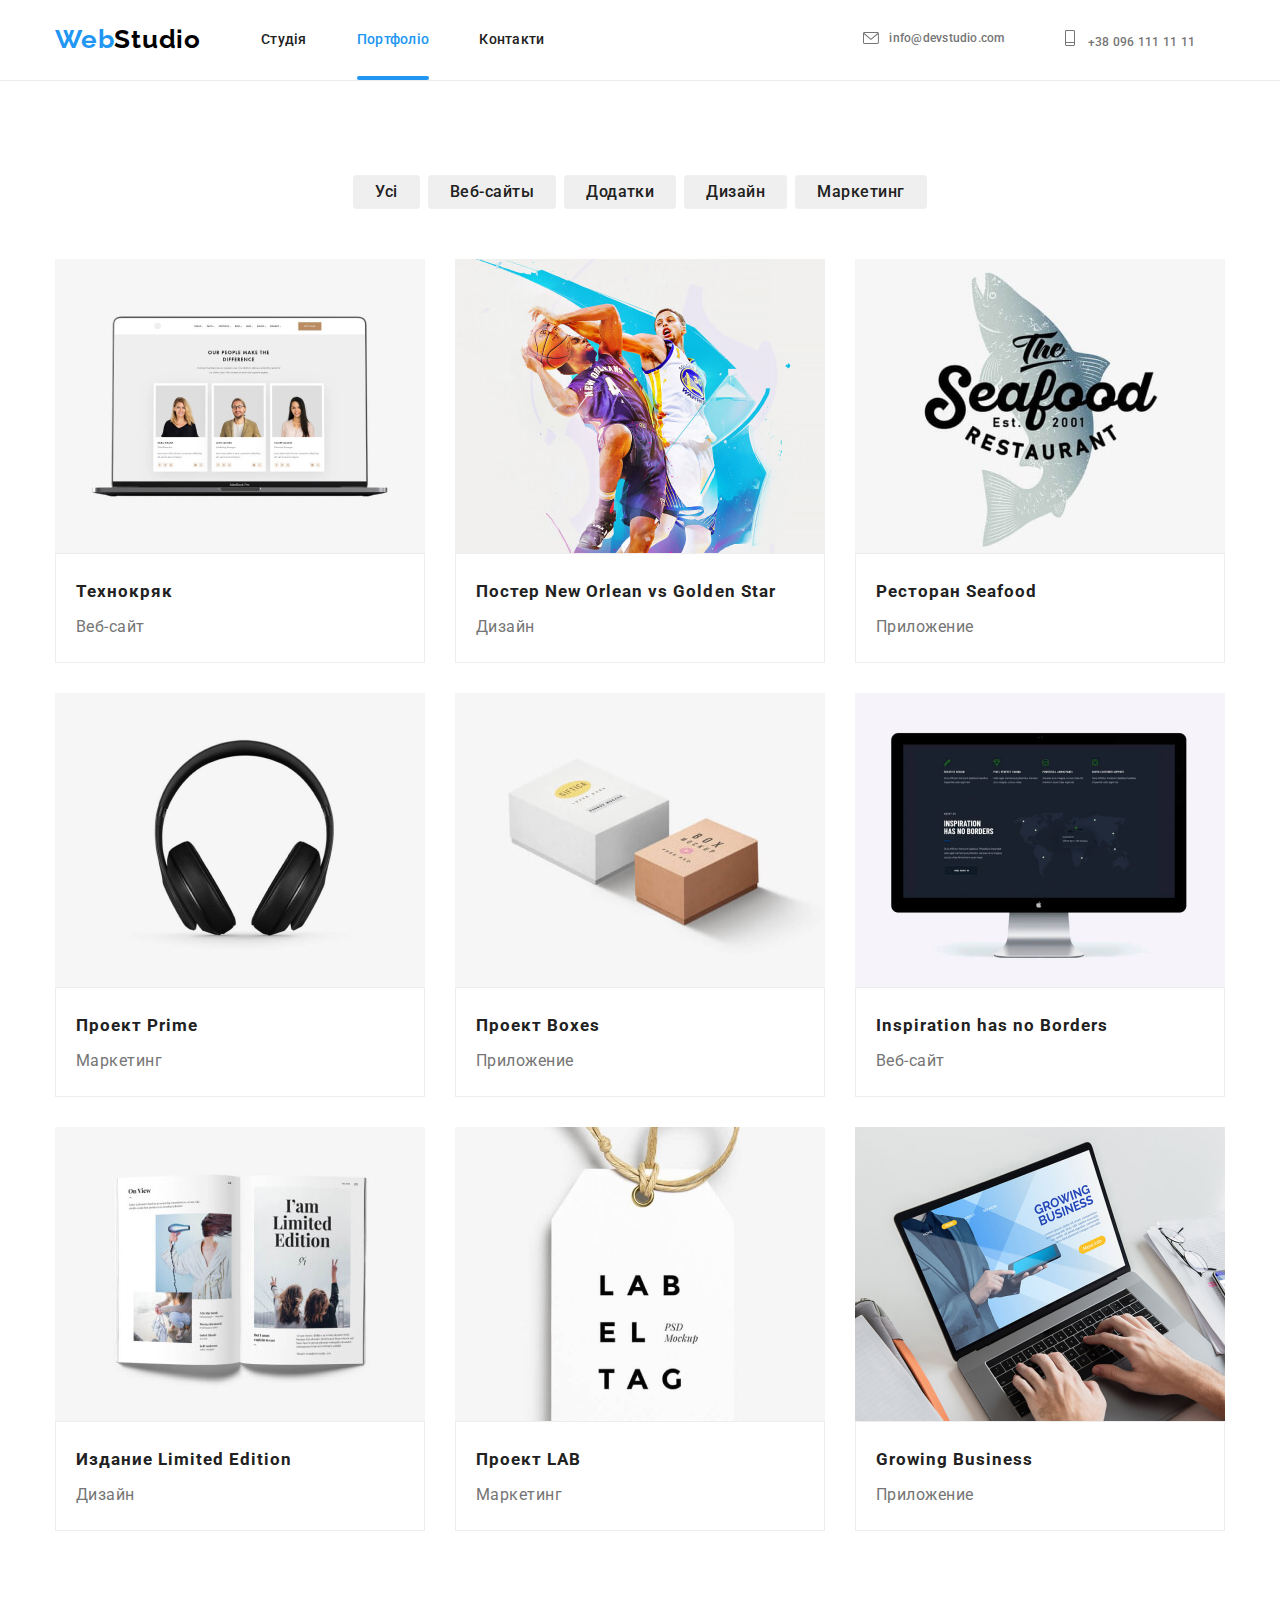
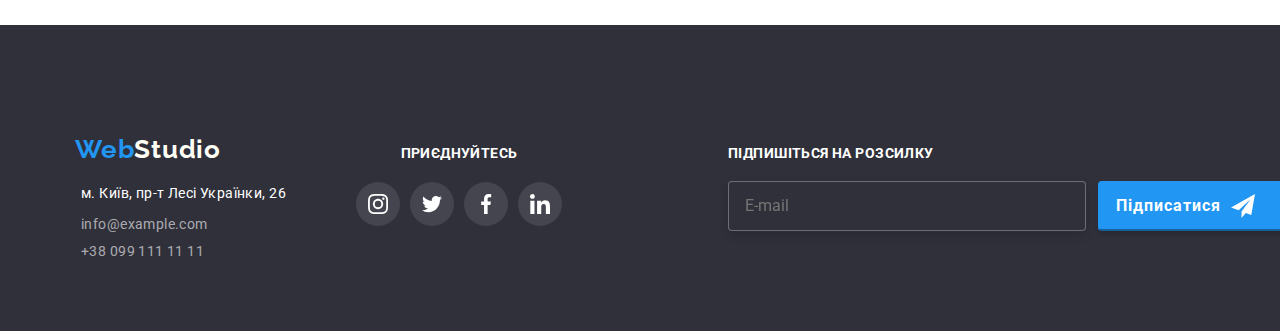
==== commit 666256f5: "Add files via upload" ====
--- a/portfolio.html
+++ b/portfolio.html
@@ -70,6 +70,7 @@
                     <use href="./images/svg1-2-3/symbol-defs.svg#icon-cloes-modalsvg"></use>
                 </svg>
             </button>
+            <div class="mob-port-div">
         <ul class="mobaile-porfolio">
             <li class="portfolio-menu">
                 <a class="portfolio-menu_refernces" href="./index.html">Студія</a>
@@ -81,11 +82,14 @@
                 <a class="portfolio-menu_refernces" href="#">Контакти</a>
             </li>
         </ul>
+    </div>
+        <div class="portfolio-soc-cont">
+       
         <ul class="mobail-contact">
             <li class="mobaile-contact-phone">+38 096 111 11 11</li>
             <li class="mobaile-contact-maill">info@devstudio.com</li>
         </ul>
-
+    
         <ul class="mobaile-social">
             <li class="mobaile-social_list">
                 <a class="mobaile-social_references" href="#">
@@ -104,6 +108,7 @@
                     <div class="references-text">LinkedIn</div></a>
             </li>
         </ul>
+    </div>
     </div>
     </header>
 <!--HEADER-->
@@ -424,12 +429,8 @@
 </address>
 </div>
 <div class="social-network">
-    <div class="soc-foot-h3-div-2">
      <h3 class="soc-foot-h3">приєднуйтесь</h3>
-   </div> 
-   <div class="ссс">
     <ul class="social-list-footer">
-       
         <li class="social-list-items">
             <a href="" class="social-link-footer">
                 <svg class="soc-icon-footer" width="20" height="20">
@@ -460,7 +461,6 @@
         </a>
     </li>
   </ul>
- </div>
     </div>
    <div class="form-footer-div-1">
     <form class="form-footer">
--- a/css/main.css
+++ b/css/main.css
@@ -1,4 +1,3 @@
-@charset "UTF-8";
 :root {
   --font-family-main: "Roboto", sans-serif;
   --font-family-logo: "Raleway", sans-serif;
@@ -58,7 +57,6 @@
 
 @media screen and (min-width: 480px) {
   .container {
-    width: 450px;
     margin-left: auto;
     margin-right: auto;
   }
@@ -73,11 +71,24 @@
     width: 1200px;
   }
 }
-.section {
-  padding-top: 94px;
-  padding-bottom: 94px;
-}
-
+@media screen and (min-width: 1200px) {
+  .section {
+    padding-top: 94px;
+    padding-bottom: 94px;
+  }
+}
+@media screen and (min-width: 768px) {
+  .section {
+    padding-top: 60px;
+    padding-bottom: 60px;
+  }
+}
+@media screen and (max-width: 767px) {
+  .section {
+    padding-top: 60px;
+    padding-bottom: 60px;
+  }
+}
 button {
   cursor: pointer;
 }
@@ -236,10 +247,14 @@
 
 @media screen and (max-width: 768px) {
   .mobile-menu {
-    position: absolute;
-    width: 100%;
-    height: 100%;
-    z-index: 1000;
+    position: fixed;
+    width: 100vw;
+    height: 100vh;
+    display: flex;
+    justify-content: center;
+    overflow-y: scroll;
+    padding: 48px 40px;
+    z-index: 1;
     top: 0;
     left: 0;
     background: white;
@@ -249,9 +264,6 @@
     pointer-events: none;
     transition: 250ms cubic-bezier(0.4, 0, 0.2, 1);
   }
-  .mobaile-menu_ul {
-    padding-bottom: 40%;
-  }
   .mobile-menu.is-open {
     opacity: 1;
     visibility: visible;
@@ -259,11 +271,11 @@
   }
   .mobile-menu_conteiner {
     position: relative;
-    padding-left: 40px;
-    padding-top: 48px;
-    padding-bottom: 48px;
-  }
-  .mobaile-menu_li {
+    display: flex;
+    flex-direction: column;
+    justify-content: space-between;
+  }
+  .mobaile-menu_li:not(last-child) {
     padding-bottom: 35px;
   }
   .mobaile-menu_a {
@@ -276,9 +288,6 @@
   }
   .mobaile-menu_a:hover, .mobaile-menu_a:focus {
     color: #2196F3;
-  }
-  .mobaile-menu_contact {
-    padding-top: 100px;
   }
   .mobaile-menu_contact_number {
     font-family: "Roboto", sans-serif;
@@ -296,7 +305,6 @@
     line-height: 1.16;
     letter-spacing: 0.02em;
     color: #757575;
-    padding-bottom: 64px;
   }
   .mobaile-menu-social_li {
     display: inline-block;
@@ -320,7 +328,89 @@
     display: none;
   }
 }
+@media screen and (min-width: 1199px) {
+  .page_header {
+    display: flex;
+    align-items: center;
+    justify-content: space-between;
+  }
+  .contact_maill {
+    display: flex;
+    flex-direction: row-reverse;
+    font-family: var(--primary-font);
+    font-style: normal;
+    font-weight: 500;
+    font-size: 14px;
+    line-height: 1.14;
+    letter-spacing: 0.02em;
+    color: #757575;
+    transition: color 250ms cubic-bezier(0.4, 0, 0.2, 1);
+  }
+  .contact_maill:hover, .contact_maill:focus {
+    color: #2196F3;
+  }
+}
+@media screen and (min-width: 768px) {
+  .page_header {
+    display: flex;
+    align-items: center;
+    justify-content: space-between;
+  }
+  .mobile-menu-open {
+    display: none;
+  }
+  .contact_maill {
+    display: flex;
+    flex-direction: row-reverse;
+    font-family: var(--primary-font);
+    font-style: normal;
+    font-weight: 500;
+    font-size: 12px;
+    line-height: 1.14;
+    letter-spacing: 0.02em;
+    color: #757575;
+    transition: color 250ms cubic-bezier(0.4, 0, 0.2, 1);
+  }
+  .contact_maill:hover, .contact_maill:focus {
+    color: #2196F3;
+  }
+  .menu_ul {
+    display: flex;
+    align-items: center;
+  }
+  .current::after {
+    position: absolute;
+    content: "";
+    left: 0;
+    bottom: 0;
+    border-radius: 2px;
+    width: 100%;
+    height: 4px;
+    background-color: var(--text-color);
+    border-radius: 2px;
+    transition: var(--transition-knob-color);
+    bottom: -33px;
+  }
+  .menu-li.current::after {
+    position: absolute;
+    display: block;
+    height: 4px;
+    width: 100%;
+    background-color: var(--knob-color);
+    border-radius: 2px;
+  }
+  .menu-li.current::after:hover::after {
+    background-color: var(--text-color);
+  }
+}
 @media screen and (max-width: 767px) {
+  .page_header {
+    padding-top: 16px;
+    padding-bottom: 16px;
+    display: flex;
+    align-items: center;
+    justify-content: space-between;
+  }
   .menu_ul {
     display: none;
   }
@@ -330,8 +420,8 @@
 }
 .mobile-menu_close-btn {
   position: absolute;
-  top: 10px;
-  right: 15px;
+  top: -30px;
+  right: -5px;
   background-color: white;
   border: none;
   padding: 0;
@@ -343,11 +433,6 @@
   transition: 250ms cubic-bezier(0.4, 0, 0.2, 1);
 }
 
-@media screen and (min-width: 768px) {
-  .mobile-menu-open {
-    display: none;
-  }
-}
 .page_header-container {
   display: flex;
   align-items: center;
@@ -397,11 +482,6 @@
   margin-right: 50px;
 }
 
-.menu_ul {
-  display: flex;
-  align-items: center;
-}
-
 .menu-link:hover,
 .menu-link:focus {
   color: var(--accent-color);
@@ -466,22 +546,6 @@
   color: #757575;
 }
 
-.contact_maill {
-  display: flex;
-  flex-direction: row-reverse;
-  font-family: var(--primary-font);
-  font-style: normal;
-  font-weight: 500;
-  font-size: 14px;
-  line-height: 1.14;
-  letter-spacing: 0.02em;
-  color: #757575;
-  transition: color 250ms cubic-bezier(0.4, 0, 0.2, 1);
-}
-.contact_maill:hover, .contact_maill:focus {
-  color: #2196F3;
-}
-
 .contact-phoun-number {
   display: flex;
   flex-direction: row-reverse;
@@ -513,32 +577,6 @@
   margin-right: 30px;
 }
 
-.current::after {
-  position: absolute;
-  content: "";
-  left: 0;
-  bottom: 0;
-  border-radius: 2px;
-  width: 100%;
-  height: 4px;
-  background-color: var(--text-color);
-  border-radius: 2px;
-  transition: var(--transition-knob-color);
-  bottom: -33px;
-}
-
-.menu-li.current::after {
-  position: absolute;
-  display: block;
-  height: 4px;
-  width: 100%;
-  background-color: var(--knob-color);
-  border-radius: 2px;
-}
-.menu-li.current::after:hover::after {
-  background-color: var(--text-color);
-}
-
 .current {
   color: var(--knob-color);
 }
@@ -557,6 +595,11 @@
     text-transform: uppercase;
     color: var(--whitey-color);
     margin-bottom: 30px;
+    max-width: 480px;
+    margin-left: auto;
+    margin-right: auto;
+    width: 360px;
+    height: 84px;
   }
   .text {
     display: inline-block;
@@ -617,6 +660,24 @@
   }
   .client-link:hover, .client-link:focus {
     border-color: #2196F3;
+  }
+  .text1 {
+    padding-top: 60px;
+  }
+  .photo_section {
+    padding-top: 60px;
+    padding-bottom: 60px;
+  }
+  .client-title {
+    font-family: "Roboto", sans-serif;
+    font-style: normal;
+    font-weight: 700;
+    font-size: 28px;
+    line-height: 1.16;
+    text-align: center;
+    letter-spacing: 0.03em;
+    color: #212121;
+    margin-bottom: 30px;
   }
 }
 @media screen and (min-width: 768px) {
@@ -686,6 +747,24 @@
   .client-link:hover, .client-link:focus {
     border-color: #2196F3;
   }
+  .text1 {
+    padding-top: 60px;
+  }
+  .photo_section {
+    padding-top: 60px;
+    padding-bottom: 60px;
+  }
+  .client-title {
+    font-family: "Roboto", sans-serif;
+    font-style: normal;
+    font-weight: 700;
+    font-size: 28px;
+    line-height: 1.16;
+    text-align: center;
+    letter-spacing: 0.03em;
+    color: #212121;
+    margin-bottom: 30px;
+  }
 }
 @media screen and (min-width: 1200px) {
   .page_title {
@@ -764,16 +843,42 @@
   .client-link:hover, .client-link:focus {
     border-color: #2196F3;
   }
+  .text1 {
+    padding-top: 94px;
+  }
+  .photo_section {
+    padding-top: 94px;
+    padding-bottom: 94px;
+  }
+  .client-title {
+    font-family: "Roboto", sans-serif;
+    font-style: normal;
+    font-weight: 700;
+    font-size: 36px;
+    line-height: 1.16;
+    text-align: center;
+    letter-spacing: 0.03em;
+    color: #212121;
+    margin-bottom: 30px;
+  }
 }
 .hero {
+  background-position: center;
   padding-top: 118px;
   padding-bottom: 118px;
-  background: #2F303A;
+  background-color: #2F303A;
+  background-size: cover;
+  margin: 0 auto;
   text-align: center;
   background-image: linear-gradient(rgba(47, 48, 58, 0.4), rgba(47, 48, 58, 0.4)), url("../images/hero/title.jpg");
 }
 @media screen and (min-resolution: 2dppx), (min-resolution: 192dpi), (min-device-pixel-ratio: 2) {
   .hero {
+    background-position: center;
+    background-color: #2F303A;
+    background-size: cover;
+    margin: 0 auto;
+    text-align: center;
     padding-top: 118px;
     padding-bottom: 118px;
     background-image: linear-gradient(rgba(47, 48, 58, 0.4), rgba(47, 48, 58, 0.4)), url("../images/hero/hero-mobale/Header img@2x.jpg");
@@ -782,63 +887,79 @@
 
 @media screen and (min-width: 768px) {
   .hero {
+    background-position: center;
     background-repeat: no-repeat;
     padding-top: 118px;
     padding-bottom: 118px;
-    background: rgba(47, 48, 58, 0.4);
+    background-size: cover;
     background-image: url("../images/hero/hero-tablet/Header img.jpg");
   }
 }
 @media screen and (min-width: 768px) and (min-device-pixel-ratio: 2), screen and (min-width: 768px) and (-webkit-min-device-pixel-ratio: 2), screen and (min-width: 768px) and (min-resolution: 192dpi), screen and (min-width: 768px) and (min-resolution: 2dppx) {
   .hero {
+    background-position: center;
     background-repeat: no-repeat;
     padding-top: 118px;
     padding-bottom: 118px;
+    background-color: #2F303A;
     background-image: linear-gradient(rgba(47, 48, 58, 0.4), rgba(47, 48, 58, 0.4)), url("../images/hero/hero-tablet/Header img@2x.jpg ");
+  }
+}
+@media screen and (min-width: 768px) {
+  .client-title {
+    font-family: "Roboto", sans-serif;
+    font-style: normal;
+    font-weight: 700;
+    font-size: 28px;
+    line-height: 1.16;
+    text-align: center;
+    letter-spacing: 0.03em;
+    color: #212121;
+    margin-bottom: 30px;
   }
 }
 @media screen and (min-width: 1200px) {
   .hero {
+    background-position: center;
+    background-size: cover;
+    background-repeat: no-repeat;
     padding-top: 200px;
     padding-bottom: 200px;
+    background-color: #2F303A;
     background: rgba(47, 48, 58, 0.4);
     background-image: linear-gradient(rgba(47, 48, 58, 0.4), rgba(47, 48, 58, 0.4)), url("../images/hero/hero-destop/Img.jpg");
   }
 }
 @media screen and (min-width: 1200px) and (min-device-pixel-ratio: 2), screen and (min-width: 1200px) and (-webkit-min-device-pixel-ratio: 2), screen and (min-width: 1200px) and (min-resolution: 192dpi), screen and (min-width: 1200px) and (min-resolution: 2dppx) {
   .hero {
+    background-size: cover;
+    background-repeat: no-repeat;
+    background-position: center;
     padding-top: 200px;
     padding-bottom: 200px;
+    background-color: #2F303A;
     background-image: linear-gradient(rgba(47, 48, 58, 0.4), rgba(47, 48, 58, 0.4)), url("../images/hero/hero-destop/Img@2x.jpg");
   }
 }
-.client-title {
-  font-family: "Roboto", sans-serif;
-  font-style: normal;
-  font-weight: 700;
-  font-size: 36px;
-  line-height: 1.16;
-  text-align: center;
-  letter-spacing: 0.03em;
-  color: #212121;
-  margin-bottom: 50px;
-}
-
+@media screen and (min-width: 1200px) {
+  .client-title {
+    font-family: "Roboto", sans-serif;
+    font-style: normal;
+    font-weight: 700;
+    font-size: 36px;
+    line-height: 1.16;
+    text-align: center;
+    letter-spacing: 0.03em;
+    color: #212121;
+    margin-bottom: 50px;
+  }
+}
 .client-list {
   display: flex;
   justify-content: center;
   gap: 30px;
   flex-wrap: wrap;
   flex-basis: 100%;
-}
-
-.text1 {
-  padding-top: 94px;
-}
-
-.photo_section {
-  padding-top: 94px;
-  padding-bottom: 94px;
 }
 
 .li_h3 {
@@ -920,12 +1041,12 @@
 @media screen and (min-width: 768px) {
   .team {
     font-family: "Roboto", sans-serif;
-    font-size: 36px;
+    font-size: 28px;
     line-height: 1.16;
     text-align: center;
     letter-spacing: 0.03em;
     color: var(--text-color);
-    margin-bottom: 50px;
+    margin-bottom: 30px;
   }
   .employes {
     justify-content: center;
@@ -960,8 +1081,6 @@
   }
 }
 .employes-section {
-  padding-top: 94px;
-  padding-bottom: 94px;
   background: #F5F4FA;
 }
 
@@ -1036,10 +1155,8 @@
   .footer_div_2 {
     text-align: center;
   }
-  .ссс {
-    margin-right: 137px;
-  }
   .footer_div_2 {
+    padding-bottom: 60px;
     margin-left: 0px;
   }
   .contact-footer {
@@ -1059,13 +1176,11 @@
   }
 }
 @media screen and (min-width: 768px) {
-  .footer_div_2 {
-    margin-left: 115px;
-  }
-  .social-network {
-    margin-top: -115px;
-    margin-left: 400px;
-    margin-bottom: 100px;
+  .footer_div {
+    display: flex;
+    flex-wrap: wrap;
+    justify-content: space-around;
+    align-items: baseline;
   }
   .address {
     margin-left: 0px;
@@ -1073,12 +1188,8 @@
   .contact-footer {
     margin-left: 0px;
   }
-  .soc-foot-h3-div {
-    margin-left: 110px;
-  }
-  .form-footer-div-1 {
-    margin-right: 166px;
-    margin-left: 166px;
+  .label-span-footer-1 {
+    text-align: center;
   }
   .logotipe_blue_end {
     font-family: "Raleway", sans-serif;
@@ -1091,8 +1202,11 @@
   }
 }
 @media screen and (min-width: 1200px) {
-  .logologo {
-    margin-top: -20px;
+  .footer_div {
+    display: flex;
+    flex-wrap: wrap;
+    justify-content: start;
+    align-items: baseline;
   }
   .logotipe_blue_end {
     font-family: "Raleway", sans-serif;
@@ -1111,16 +1225,11 @@
     color: rgb(255, 255, 246);
   }
   .footer_div_2 {
-    margin-left: 20px;
     flex-shrink: 0;
   }
   .footer_div {
     display: flex;
     align-items: baseline;
-    margin-right: 71px;
-  }
-  .log-item {
-    margin-right: 70px;
   }
   .logo-footer {
     width: auto;
@@ -1176,11 +1285,7 @@
     color: #FFFFFF;
     font-style: normal;
   }
-  .contact-footer {
-    margin-left: -40px;
-  }
   .address {
-    margin-bottom: 90px;
     margin-left: 6px;
   }
   .nomer {
@@ -1241,7 +1346,9 @@
     letter-spacing: 0.03em;
     color: var(--knob-color);
     text-align: center;
-    margin-left: -30px;
+  }
+  .label-span-footer-1 {
+    text-align: start;
   }
 }
 .logotip_blake_end {
@@ -1645,22 +1752,77 @@
     width: 1200px;
   }
 }
-.section {
-  padding-top: 94px;
-  padding-bottom: 94px;
-}
-
-@media screen and (max-width: 768px) {
-  .menu_ul {
-    display: none;
+@media screen and (min-width: 1199px) {
+  .page-header {
+    border-bottom: #ECECEC 1px solid;
+  }
+  .contact-maill {
+    display: flex;
+    flex-direction: row-reverse;
+    font-family: var(--primary-font);
+    font-style: normal;
+    font-weight: 500;
+    font-size: 14px;
+    line-height: 1.14;
+    letter-spacing: 0.02em;
+    color: #757575;
+  }
+  .contact-maill:hover, .contact-maill:focus {
+    color: #2196F3;
+  }
+  .contact-phoun-number {
+    display: flex;
+    flex-direction: row-reverse;
+    font-family: var(--primary-font);
+    font-style: normal;
+    font-weight: 500;
+    font-size: 14px;
+    line-height: 1.14;
+    letter-spacing: 0.02em;
+    color: #757575;
+  }
+}
+@media screen and (min-width: 768px) {
+  .page-header {
+    border-bottom: #ECECEC 1px solid;
   }
   .contact {
     display: none;
     display: flex;
     align-items: center;
   }
-}
-@media screen and (max-width: 768px) {
+  .contact-maill {
+    display: flex;
+    flex-direction: row-reverse;
+    font-family: var(--primary-font);
+    font-style: normal;
+    font-weight: 500;
+    font-size: 12px;
+    line-height: 1.14;
+    letter-spacing: 0.02em;
+    color: #757575;
+  }
+  .contact-maill:hover, .contact-maill:focus {
+    color: #2196F3;
+  }
+  .contact-phoun-number {
+    display: flex;
+    flex-direction: row-reverse;
+    font-family: var(--primary-font);
+    font-style: normal;
+    font-weight: 500;
+    font-size: 12px;
+    line-height: 1.14;
+    letter-spacing: 0.02em;
+    color: #757575;
+  }
+}
+@media screen and (max-width: 767px) {
+  .page-header {
+    padding-top: 16px;
+    padding-bottom: 16px;
+    border-bottom: #ECECEC 1px solid;
+  }
   .menu-item {
     display: none;
   }
@@ -1676,6 +1838,9 @@
     padding: 0;
     line-height: 0;
   }
+  .current {
+    color: var(--knob-color);
+  }
 }
 .mobile-menu_close-portfolio_icon:hover, .mobile-menu_close-portfolio_icon:focus {
   fill: #2196F3;
@@ -1691,10 +1856,6 @@
 .mobile-menu-open-p.is-open {
   opacity: 1;
   transform: translateX(0);
-}
-
-.page-header {
-  border-bottom: #ECECEC 1px solid;
 }
 
 .page-header-container {
@@ -1808,33 +1969,6 @@
   color: #757575;
 }
 
-.contact-maill {
-  display: flex;
-  flex-direction: row-reverse;
-  font-family: var(--primary-font);
-  font-style: normal;
-  font-weight: 500;
-  font-size: 14px;
-  line-height: 1.14;
-  letter-spacing: 0.02em;
-  color: #757575;
-}
-.contact-maill:hover, .contact-maill:focus {
-  color: #2196F3;
-}
-
-.contact-phoun-number {
-  display: flex;
-  flex-direction: row-reverse;
-  font-family: var(--primary-font);
-  font-style: normal;
-  font-weight: 500;
-  font-size: 14px;
-  line-height: 1.14;
-  letter-spacing: 0.02em;
-  color: #757575;
-}
-
 .contact-maill-cont {
   justify-content: center;
   text-align: center;
@@ -1889,7 +2023,7 @@
   .photo-top {
     display: flex;
     flex-wrap: wrap;
-    margin-top: 50px;
+    margin-top: 30px;
     gap: 30px;
     background: #FFFFFF;
   }
@@ -2003,7 +2137,7 @@
   transform: translate(0, 0);
 }
 
-@media screen and (max-width: 768px) {
+@media screen and (max-width: 767px) {
   .adres_footer {
     margin-top: 20px;
     margin-bottom: 8px;
@@ -2015,10 +2149,6 @@
     font-style: normal;
     text-align: center;
   }
-  .social-network {
-    margin-top: 60px;
-    margin-left: 120px;
-  }
   .form-footer-div-1 {
     vertical-align: auto;
     padding-bottom: 40px;
@@ -2033,7 +2163,6 @@
     flex-shrink: 0;
   }
   .soc-foot-h3 {
-    margin-right: 200px;
     margin-bottom: 20px;
     font-family: "Roboto";
     font-style: normal;
@@ -2097,22 +2226,13 @@
     color: #FFFFFF;
     margin-bottom: 20px;
   }
-}
-@media screen and (min-width: 768px) {
-  .adres_footer {
-    margin-left: -40px;
-    margin-top: 20px;
-    margin-bottom: 9px;
-    font-family: var(--primary-font);
-    font-size: 14px;
-    line-height: 1.71;
-    letter-spacing: 0.03em;
-    color: #FFFFFF;
-    font-style: normal;
-  }
-  .logotipe_div_2 {
-    margin-left: 115px;
-    flex-shrink: 0;
+  .logotipe_blu {
+    font-family: "Raleway", sans-serif;
+    font-weight: 700;
+    font-size: 26px;
+    line-height: 1.19px;
+    letter-spacing: 0.03em;
+    color: var(--knob-color);
   }
   .soc-foot-h3 {
     margin-bottom: 20px;
@@ -2124,6 +2244,35 @@
     letter-spacing: 0.03em;
     text-transform: uppercase;
     color: #FFFFFF;
+    text-align: center;
+  }
+}
+@media screen and (min-width: 768px) {
+  .adres_footer {
+    margin-top: 20px;
+    margin-bottom: 9px;
+    font-family: var(--primary-font);
+    font-size: 14px;
+    line-height: 1.71;
+    letter-spacing: 0.03em;
+    color: #FFFFFF;
+    font-style: normal;
+    margin-left: -20px;
+  }
+  .logotipe_div_2 {
+    flex-shrink: 0;
+  }
+  .soc-foot-h3 {
+    margin-bottom: 20px;
+    font-family: "Roboto";
+    font-style: normal;
+    font-weight: 700;
+    font-size: 14px;
+    line-height: 1.14;
+    letter-spacing: 0.03em;
+    text-transform: uppercase;
+    color: #FFFFFF;
+    text-align: center;
   }
   .logotipe_end {
     align-items: baseline;
@@ -2132,6 +2281,8 @@
     margin-bottom: 9px;
   }
   .form-footer {
+    display: flex;
+    padding-top: 60px;
     -webkit-box-align: end;
     -ms-flex-align: end;
     padding-bottom: 40px;
@@ -2146,7 +2297,6 @@
     text-transform: uppercase;
     color: #FFFFFF;
     margin-bottom: 20px;
-    text-align: center;
   }
   .label-input-footer {
     width: 100%;
@@ -2163,8 +2313,13 @@
     outline: none;
     border-color: var(--whitey-color);
   }
-  .soc-foot-h3-div-2 {
-    margin-left: 110px;
+  .logotipe_blu {
+    font-family: "Raleway", sans-serif;
+    font-weight: 700;
+    font-size: 26px;
+    line-height: 1.19px;
+    letter-spacing: 0.03em;
+    color: var(--knob-color);
   }
 }
 @media screen and (min-width: 1199px) {
@@ -2177,9 +2332,7 @@
     letter-spacing: 0.03em;
     color: #FFFFFF;
     font-style: normal;
-  }
-  .social-network {
-    margin-left: 70px;
+    margin-left: auto;
   }
   .adress {
     margin-left: 6px;
@@ -2213,12 +2366,10 @@
     align-items: baseline;
   }
   .list_li_footer {
-    margin-left: -35px;
     margin-bottom: 9px;
   }
   .form-footer-div-1 {
     margin-top: none;
-    margin-left: 80px;
   }
   .form-footer {
     display: flex;
@@ -2236,6 +2387,7 @@
     text-transform: uppercase;
     color: #FFFFFF;
     margin-bottom: 20px;
+    margin-left: 0px;
   }
   .label-input-footer {
     width: 358px;
@@ -2255,6 +2407,14 @@
   .soc-foot-h3-div-2 {
     margin-left: 0px;
   }
+  .logotipe_blu {
+    font-family: "Raleway", sans-serif;
+    font-weight: 700;
+    font-size: 26px;
+    line-height: 1.19px;
+    letter-spacing: 0.03em;
+    color: var(--knob-color);
+  }
 }
 .footer {
   padding-top: 60px;
@@ -2263,16 +2423,6 @@
 
 .log-item {
   margin-right: 70px;
-}
-
-.logotipe_blu {
-  font-family: "Raleway", sans-serif;
-  font-weight: 700;
-  font-size: 26px;
-  line-height: 1.19px;
-  letter-spacing: 0.03em;
-  color: var(--knob-color);
-  margin-left: -30px;
 }
 
 .logotipe_white {
@@ -2358,7 +2508,7 @@
   }
   .button-div-podpis {
     margin-top: 20px;
-    margin-left: 85px;
+    text-align: center;
   }
 }
 @media screen and (min-width: 768px) {
@@ -2372,7 +2522,7 @@
   }
   .button-div-podpis {
     margin-top: 20px;
-    margin-left: 100px;
+    text-align: center;
   }
 }
 @media screen and (min-width: 1200px) {
@@ -2480,30 +2630,34 @@
 
 @media screen and (max-width: 768px) {
   .mobile-menu_portfolio {
-    position: absolute;
-    width: 100%;
+    position: fixed;
+    width: 100vw;
     height: 100vh;
-    z-index: 1000;
+    display: flex;
+    justify-content: center;
+    overflow-y: scroll;
+    padding: 48px 40px;
+    z-index: 1;
     top: 0;
     left: 0;
     background: white;
     box-shadow: 0px 4px 8px rgba(0, 0, 0, 0.04), 0px 2px 4px rgba(0, 0, 0, 0.08), 0px 1px 3px rgba(0, 0, 0, 0.16);
-    transform: translate(100%);
+    transform: translateX(100%);
     transition: 250ms cubic-bezier(0.4, 0, 0.2, 1);
   }
   .mobile-menu_portfolio.is-open {
     transform: translate(0);
   }
+  .mobile-menu_portfolio.is-open {
+    transform: translate(0);
+  }
   .mobile-menu_conteiner_portfolio {
     position: relative;
-    padding-left: 40px;
-    padding-top: 48px;
-    padding-bottom: 48px;
-  }
-  .mobaile-porfolio {
-    padding-bottom: 40%;
-  }
-  .portfolio-menu {
+    display: flex;
+    flex-direction: column;
+    justify-content: space-between;
+  }
+  .portfolio-menu:not(last-child) {
     padding-bottom: 35px;
   }
   .portfolio-menu_refernces {
@@ -2517,7 +2671,7 @@
   .portfolio-menu_refernces:hover, .portfolio-menu_refernces:focus {
     color: #2196F3;
   }
-  .mobaile-contact {
+  .mobail-contact {
     padding-bottom: 64px;
   }
   .mobaile-contact-phone {
@@ -2536,7 +2690,6 @@
     letter-spacing: 0.02em;
     padding-top: 32px;
     color: #757575;
-    padding-bottom: 64px;
   }
   .mobaile-social_list {
     display: inline-block;
@@ -2555,6 +2708,9 @@
     letter-spacing: 0.02em;
     color: #2196F3;
   }
+  .current {
+    color: var(--knob-color);
+  }
 }
 @media screen and (min-width: 768px) {
   .mobile-menu_portfolio {
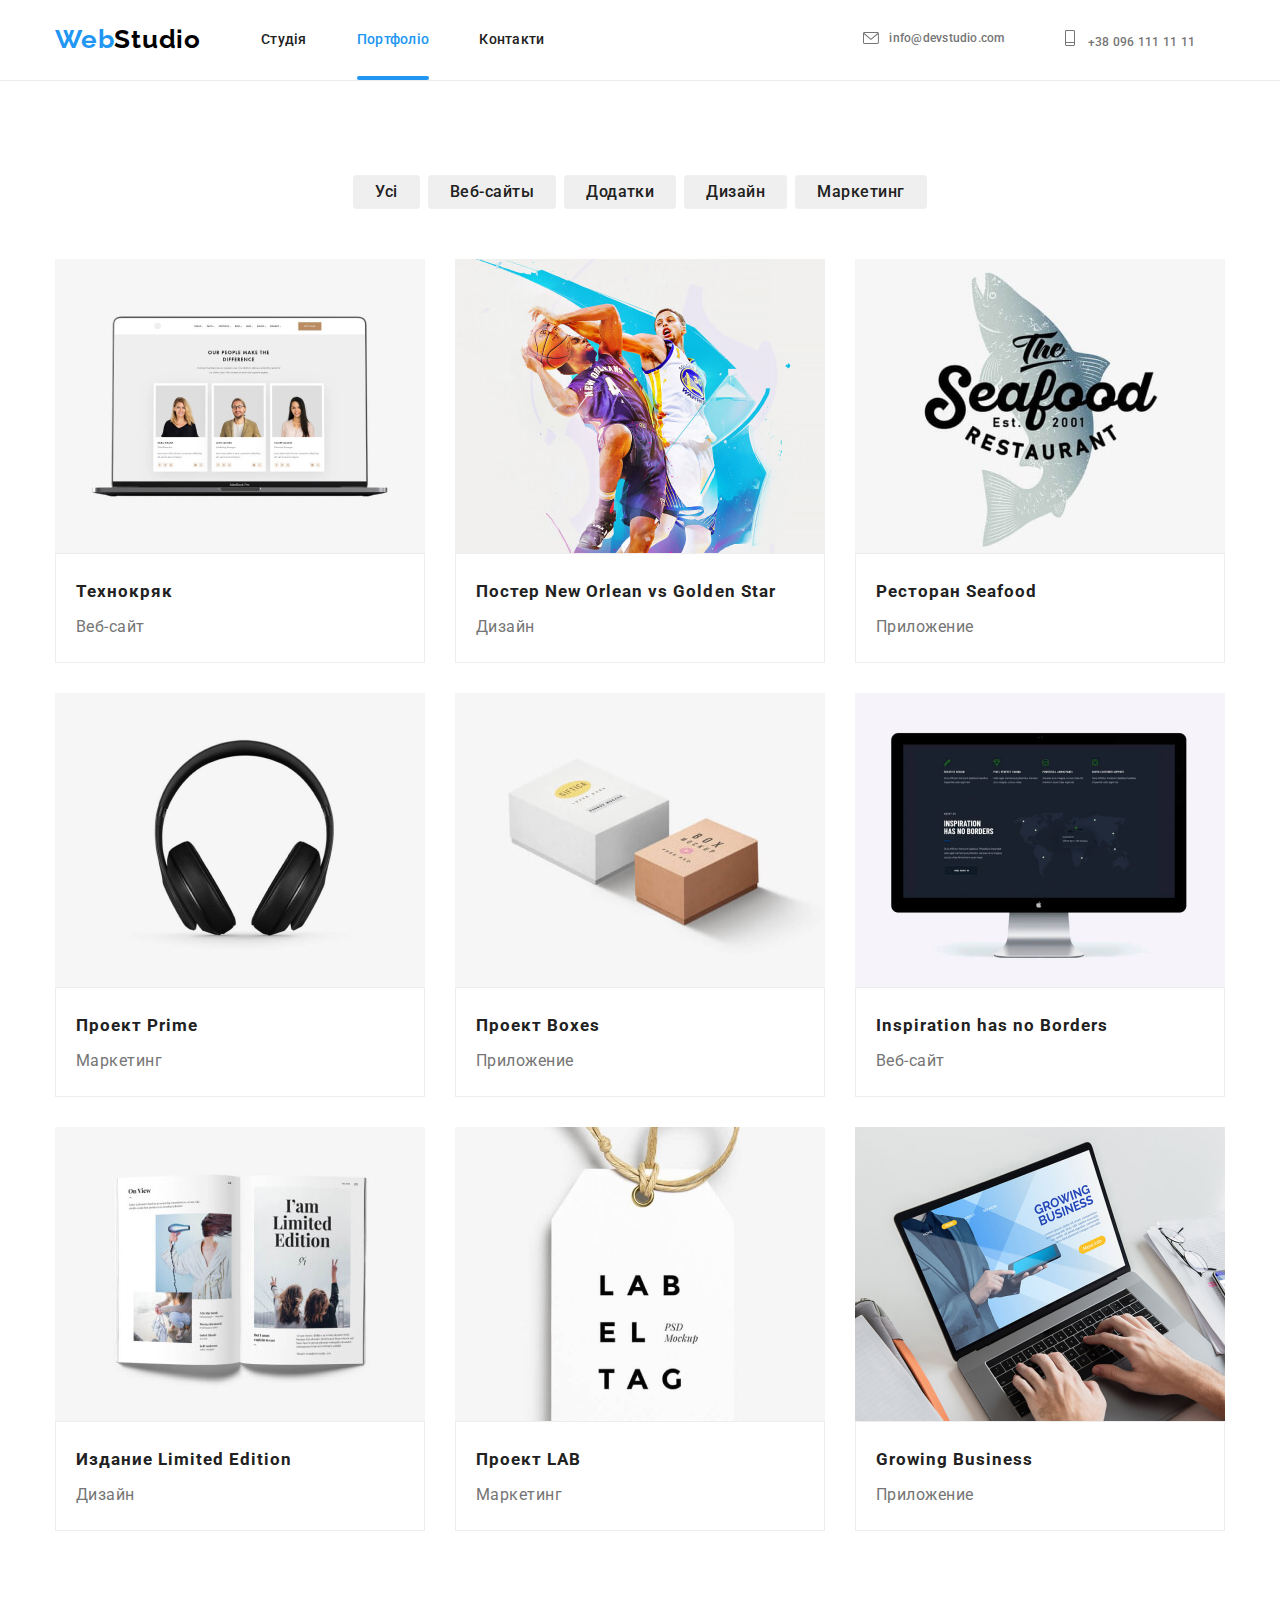
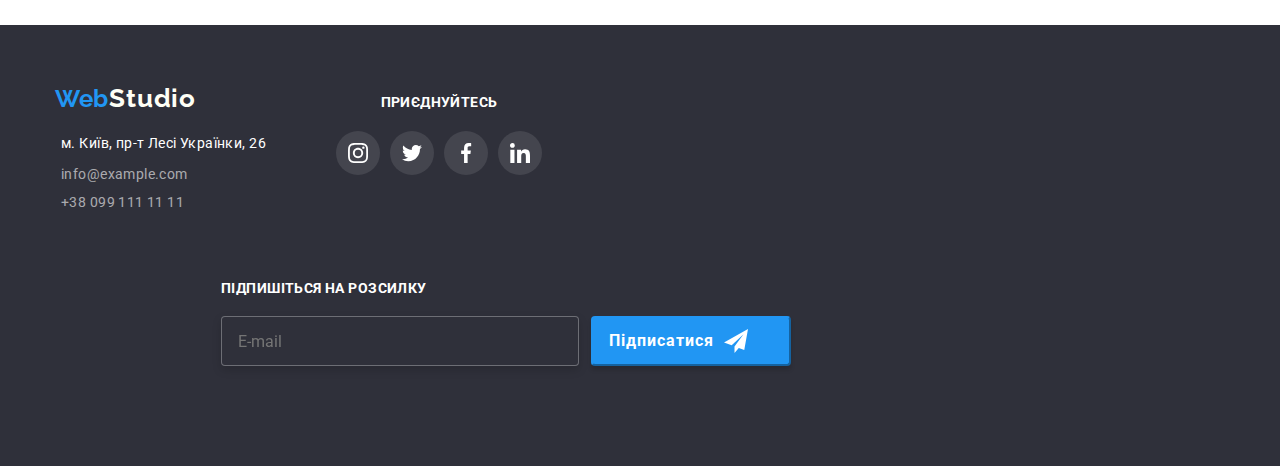
==== commit 923c28a0: "Add files via upload" ====
--- a/portfolio.html
+++ b/portfolio.html
@@ -411,25 +411,25 @@
 <!--HERO---->
 <!--FOOTER-->
 <footer class="footer">
-    <div class="container logotipe_end">
-        <div class="logotipe_div_2"
+    <div class="container footer_div">
+        <div class="footer_div_2"
     <a class="logo-footer"  href="#">
-        <span class="logotipe_blu">Web</span><span class="logotipe_white">Studio</span> 
+        <span class="logotipe_blue_end">Web</span><span class="logotip_blake_end">Studio</span> 
     </a>
-    <address class="adress">
-            <p class="adres_footer" href="">м. Київ, пр-т Лесі Українки, 26</p>
-    <ul class="list">
-        <li class="list_li_footer">
-            <a class="adres_footer_cont" href="mailto:info@example.com">info@example.com </a>
+    <address class="address">
+            <p class="adres_footer" href="#">м. Київ, пр-т Лесі Українки, 26</p>
+    <ul class="contact-footer list">
+        <li class="adres_list_end">
+            <a class="contact_end" href="mailto:info@example.com">info@example.com </a>
     </li>
-        <li class="list_li_footer">
-            <a class="adres_footer_cont" href="tel:+380991111111">+38 099 111 11 11</a>
+        <li class="adres_list_end">
+            <a class="contact_end" href="tel:+380991111111">+38 099 111 11 11</a>
     </li>
     </ul>
 </address>
 </div>
 <div class="social-network">
-     <h3 class="soc-foot-h3">приєднуйтесь</h3>
+    <h3 class="soc-foot-h3">приєднуйтесь</h3>
     <ul class="social-list-footer">
         <li class="social-list-items">
             <a href="" class="social-link-footer">
@@ -461,12 +461,13 @@
         </a>
     </li>
   </ul>
-    </div>
-   <div class="form-footer-div-1">
+ </div>
+          <div class="form-footer-div-1">
     <form class="form-footer">
         <div class="label-div-footer">
+            <div class="label-span-footer-1">
         <p class="label-span-footer">Підпишіться на розсилку</p>
-
+           </div>
         <input 
           type="text"
           name="user_maill"
--- a/css/main.css
+++ b/css/main.css
@@ -1349,6 +1349,9 @@
   }
   .label-span-footer-1 {
     text-align: start;
+  }
+  .footer {
+    padding-bottom: 60px;
   }
 }
 .logotip_blake_end {
@@ -2159,6 +2162,7 @@
     align-items: flex-end;
   }
   .logotipe_div_2 {
+    padding-bottom: 60px;
     text-align: center;
     flex-shrink: 0;
   }
@@ -2263,6 +2267,7 @@
     flex-shrink: 0;
   }
   .soc-foot-h3 {
+    margin-top: -125px;
     margin-bottom: 20px;
     font-family: "Roboto";
     font-style: normal;
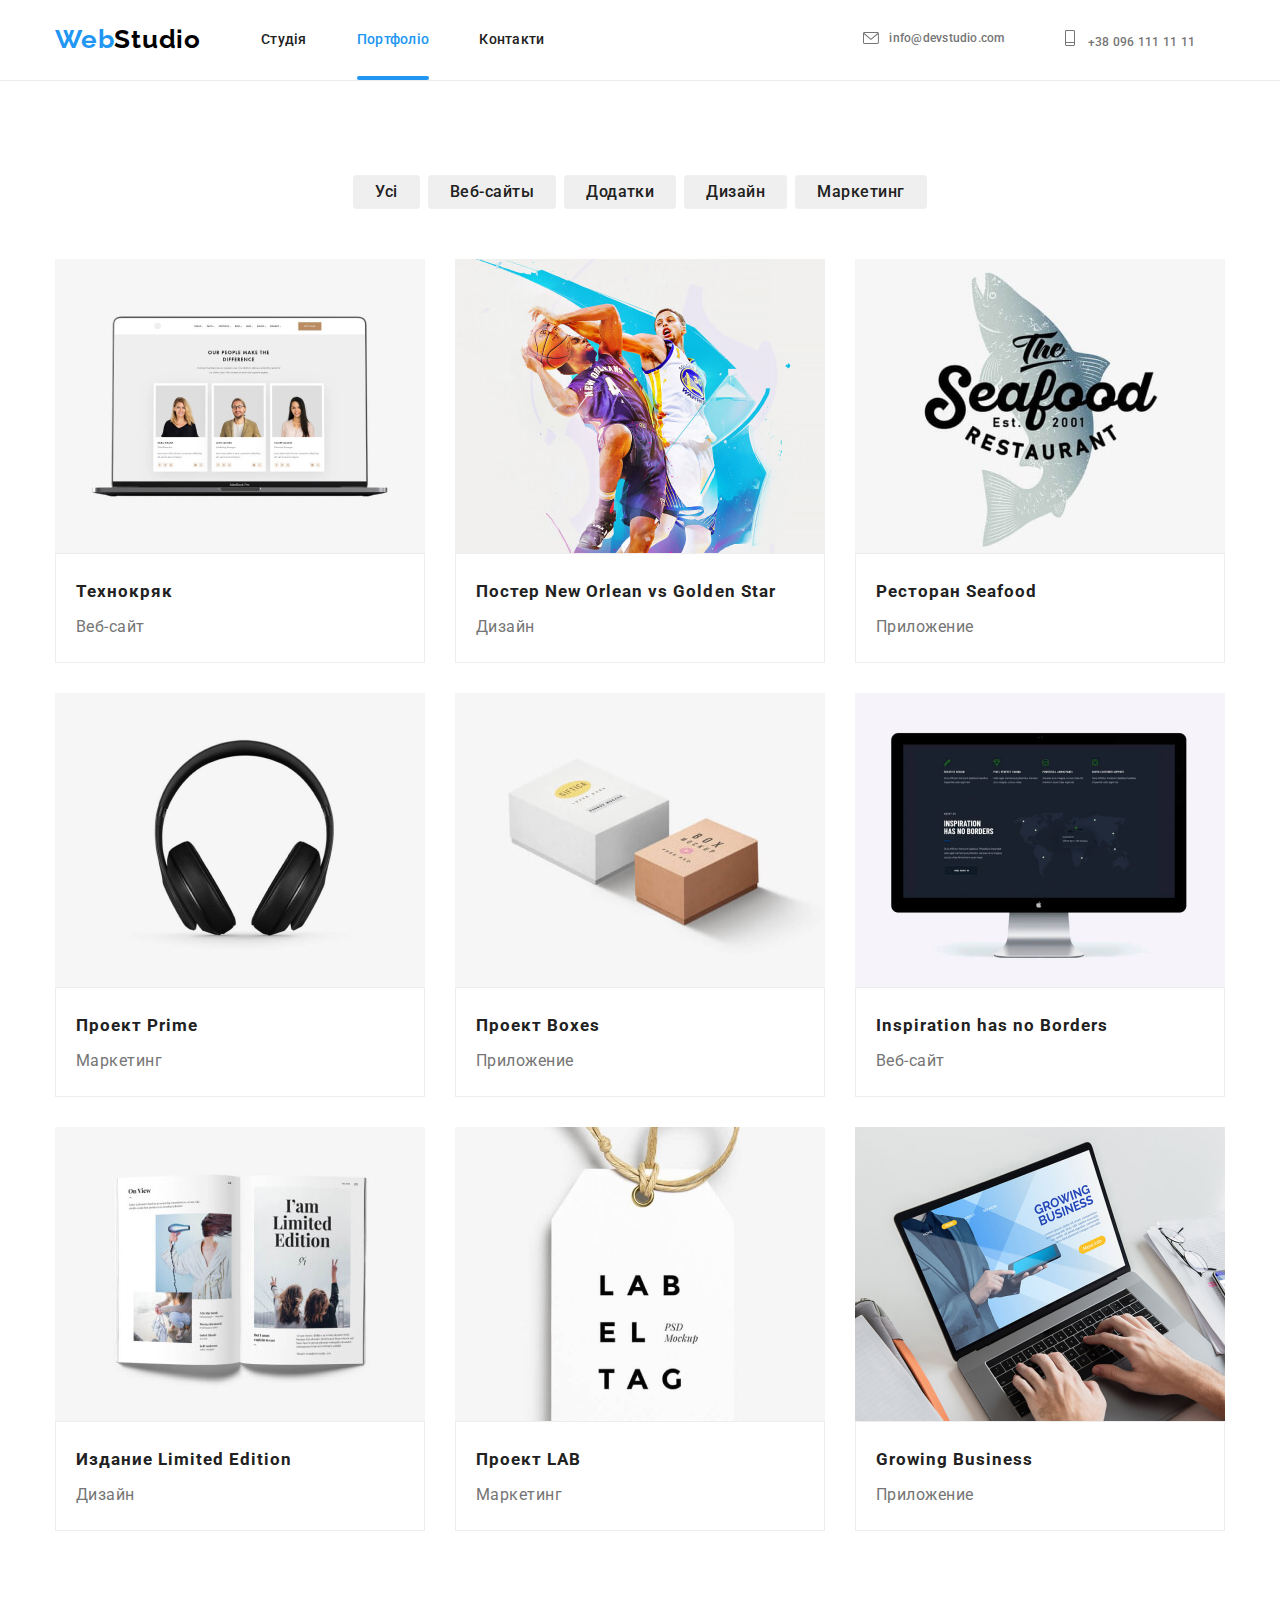
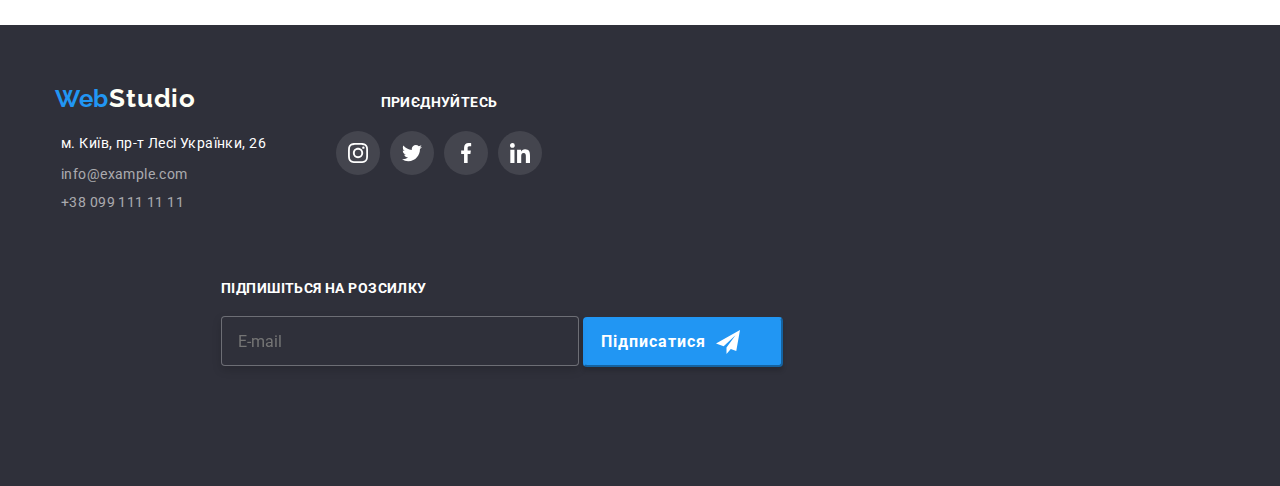
==== commit d39da9f0: "Add files via upload" ====
--- a/portfolio.html
+++ b/portfolio.html
@@ -476,16 +476,17 @@
           placeholder="E-mail"
           required
 
-        />
-       </div>
-       <div class="button-div-podpis">
-       <button type="submit" class="button-podpis">
+        />  
+        <button type="submit" class="button-podpis">
         <p class="podpis"> Підписатися</p>
         <svg class="button-svg-podpis">
             <use href="./images/footer-podpis-svg/symbol-defs.svg#icon-tellegram"></use>
         </svg>
        </button>
        </div>
+       <div class="button-div-podpis">
+     
+       </div>
     </form>
 </div>
     </div>
--- a/css/main.css
+++ b/css/main.css
@@ -1354,6 +1354,10 @@
     padding-bottom: 60px;
   }
 }
+.label-div-footer {
+  text-align: center;
+}
+
 .logotip_blake_end {
   font-family: "Raleway", sans-serif;
   font-weight: 700;
@@ -2214,6 +2218,7 @@
     color: #F5F4FA;
     transition: 250ms cubic-bezier(0.4, 0, 0.2, 1);
     padding-left: 16px;
+    margin-bottom: 20px;
   }
   .label-input-footer:focus {
     outline: none;
@@ -2313,6 +2318,7 @@
     color: #F5F4FA;
     transition: 250ms cubic-bezier(0.4, 0, 0.2, 1);
     padding-left: 16px;
+    margin-bottom: 20px;
   }
   .label-input-footer:focus {
     outline: none;
